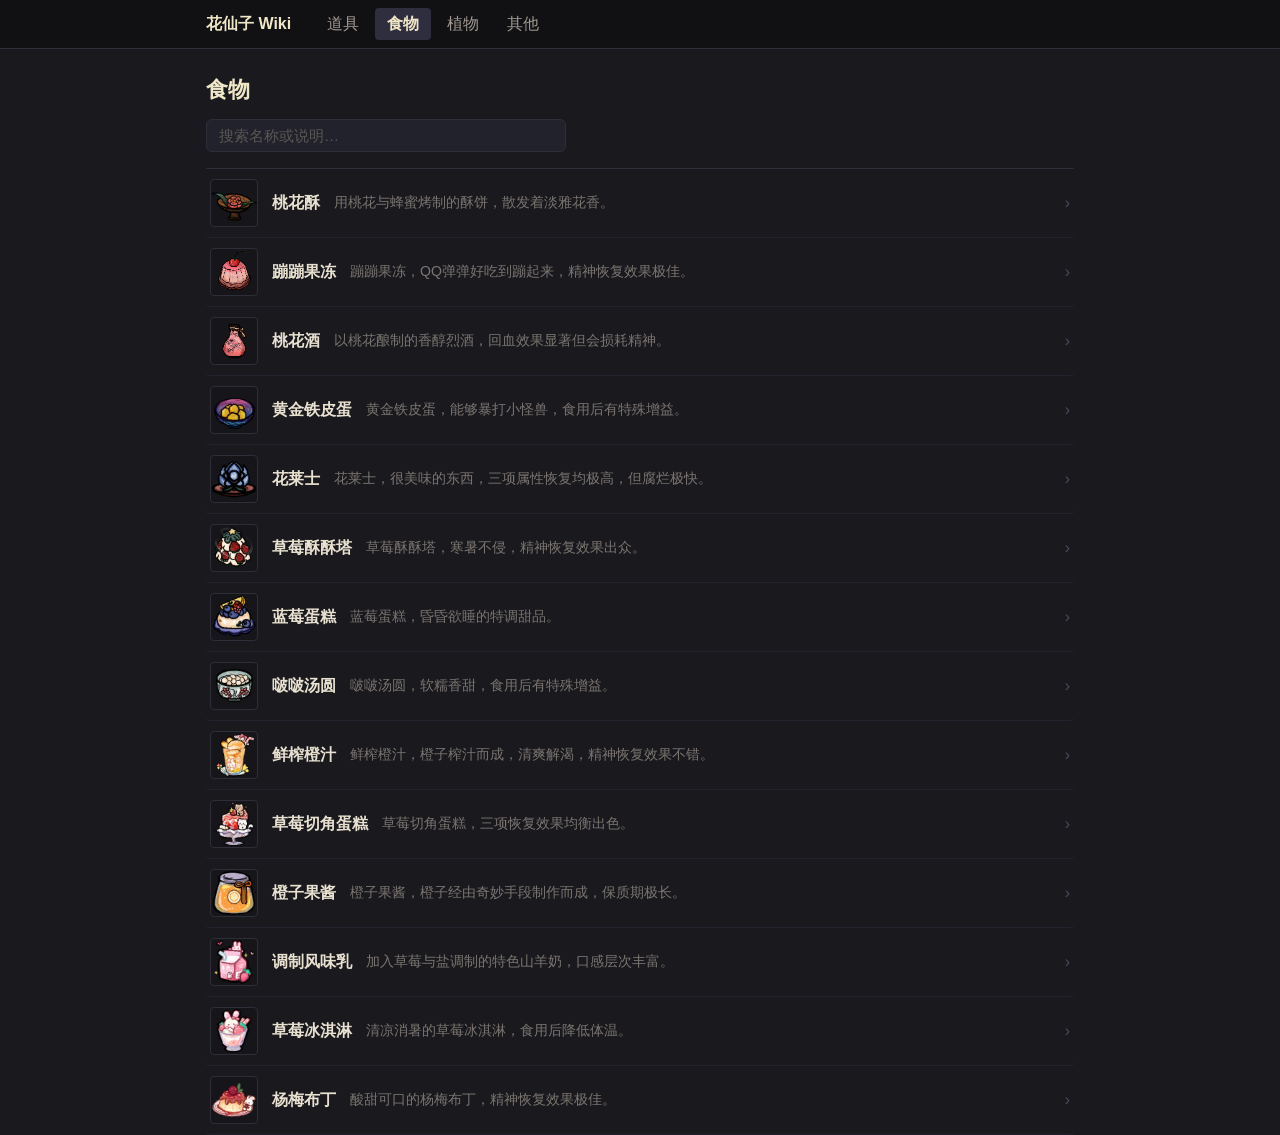
==== food/index.html @ 9939522b "init: add wiki site" ====
<!DOCTYPE html>
<html lang="zh-CN">
<head>
  <meta charset="UTF-8">
  <meta name="viewport" content="width=device-width, initial-scale=1.0">
  <meta name="wiki-depth" content="1">
  <title>食物 — 花仙子 Wiki</title>
  <link rel="stylesheet" href="../assets/css/style.css">
</head>
<body>
  <nav id="main-nav"></nav>
  <div class="container" id="list-container"></div>
  <script src="../data/food.js"></script>
  <script src="../assets/js/common.js"></script>
  <script>initListPage(FOOD_DATA, 'food')</script>
</body>
</html>
---- assets/css/style.css ----
/* ============================================================
   Wiki 全局样式 — 花仙子 (yuyuan_juese) DST Mod Wiki
   深色系，贴近 DST 暗色调
   ============================================================ */

/* ── Reset & Base ─────────────────────────────────────────── */
*, *::before, *::after {
  box-sizing: border-box;
  margin: 0;
  padding: 0;
}

body {
  background: #1a1a1e;
  color: #d4cfc8;
  font-family: -apple-system, BlinkMacSystemFont, "Segoe UI", sans-serif;
  line-height: 1.5;
}

a {
  color: inherit;
  text-decoration: none;
}

/* ── Layout ────────────────────────────────────────────────── */
.container {
  max-width: 900px;
  margin: 0 auto;
  padding: 0 16px;
}

/* ── 导航栏 ────────────────────────────────────────────────── */
#main-nav {
  position: sticky;
  top: 0;
  z-index: 100;
  background: #111114;
  border-bottom: 1px solid #2e2e38;
}

.nav-inner {
  display: flex;
  align-items: center;
  height: 48px;
  gap: 24px;
  max-width: 900px;
  margin: 0 auto;
  padding: 0 16px;
}

.nav-brand {
  font-weight: 700;
  color: #f0e6c8;
}

.nav-links {
  display: flex;
  align-items: center;
  gap: 4px;
}

.nav-links a {
  padding: 4px 12px;
  border-radius: 4px;
  color: #a09890;
  transition: background 0.15s, color 0.15s;
}

.nav-links a:hover {
  background: #2a2a34;
}

.nav-links a.active {
  background: #2e2e3e;
  color: #f0e6c8;
  font-weight: 600;
}

/* ── 首页 ──────────────────────────────────────────────────── */
.home-hero {
  text-align: center;
  padding: 56px 16px 32px;
}

.home-hero h1 {
  font-size: 2rem;
  color: #f0e6c8;
  margin-bottom: 12px;
}

.home-hero p {
  color: #8a8480;
}

.category-cards {
  display: flex;
  gap: 16px;
  justify-content: center;
  flex-wrap: wrap;
  padding: 32px 16px;
}

.category-card {
  background: #22222c;
  border: 1px solid #2e2e38;
  border-radius: 8px;
  padding: 32px 40px;
  min-width: 160px;
  cursor: pointer;
  text-align: center;
  transition: background 0.15s, border-color 0.15s;
}

.category-card:hover {
  background: #2a2a38;
  border-color: #4a4a5e;
}

.category-card .card-label {
  font-size: 1.1rem;
  font-weight: 600;
  color: #f0e6c8;
  margin-top: 10px;
}

.home-footer {
  text-align: center;
  padding: 32px 16px;
  color: #5a5654;
  font-size: 0.85rem;
  border-top: 1px solid #2e2e38;
  margin-top: 32px;
}

/* ── 列表页 ────────────────────────────────────────────────── */
.list-header {
  padding: 24px 0 16px;
}

.list-header h2 {
  font-size: 1.4rem;
  color: #f0e6c8;
  margin-bottom: 12px;
}

.search-box {
  width: 100%;
  max-width: 360px;
  background: #22222c;
  border: 1px solid #2e2e38;
  border-radius: 6px;
  padding: 7px 12px;
  color: #d4cfc8;
  font-size: 0.95rem;
  outline: none;
  transition: border-color 0.15s;
}

.search-box:focus {
  border-color: #5a5a7a;
}

.search-box::placeholder {
  color: #5a5654;
}

.item-list {
  border-top: 1px solid #2e2e38;
}

.item-row {
  display: flex;
  align-items: center;
  gap: 14px;
  padding: 10px 4px;
  border-bottom: 1px solid #22222c;
  cursor: pointer;
  border-radius: 4px;
  transition: background 0.12s;
}

.item-row:hover {
  background: #22222c;
}

.item-row .row-icon {
  width: 48px;
  height: 48px;
  object-fit: contain;
  border-radius: 4px;
  border: 1px solid #2e2e38;
  background: #16161a;
  flex-shrink: 0;
}

.item-row .row-name {
  font-weight: 600;
  color: #e8e0d0;
  white-space: nowrap;
}

.item-row .row-desc {
  flex: 1;
  color: #7a7470;
  font-size: 0.88rem;
  overflow: hidden;
  text-overflow: ellipsis;
  white-space: nowrap;
}

.item-row .tag-skin {
  background: #3a2e50;
  color: #c0a0e8;
  font-size: 0.75rem;
  padding: 2px 7px;
  border-radius: 10px;
  white-space: nowrap;
  flex-shrink: 0;
}

.skin-tag {
  display: inline-block;
  font-size: 0.7rem;
  padding: 1px 6px;
  border-radius: 8px;
  margin-left: 6px;
  vertical-align: middle;
  font-weight: 600;
}
.skin-tag-free {
  background: #1a3a1a;
  color: #6dcc6d;
  border: 1px solid #3a6a3a;
}
.skin-tag-paid {
  background: #3a2a10;
  color: #e0a030;
  border: 1px solid #6a4a20;
}

.item-row .row-arrow {
  color: #4a4a5e;
  flex-shrink: 0;
}

.list-empty {
  text-align: center;
  padding: 48px 0;
  color: #5a5654;
}

/* ── 详情页 ────────────────────────────────────────────────── */
.detail-back {
  display: inline-block;
  margin: 20px 0 16px;
  color: #7a7470;
  font-size: 0.9rem;
  transition: color 0.15s;
}

.detail-back:hover {
  color: #d4cfc8;
}

.detail-header {
  display: flex;
  align-items: flex-start;
  gap: 16px;
  padding-bottom: 20px;
  border-bottom: 1px solid #2e2e38;
}

.detail-icon {
  width: 64px;
  height: 64px;
  object-fit: contain;
  border-radius: 6px;
  border: 1px solid #2e2e38;
  background: #16161a;
  flex-shrink: 0;
}

.detail-title h1 {
  font-size: 1.4rem;
  color: #f0e6c8;
  margin-bottom: 6px;
}

.detail-category {
  display: inline-block;
  background: #22222c;
  color: #8a8480;
  font-size: 0.8rem;
  padding: 2px 8px;
  border-radius: 10px;
}

.detail-section {
  padding: 16px 0;
  border-bottom: 1px solid #22222c;
}

.detail-section:last-child {
  border-bottom: none;
}

.section-label {
  font-size: 0.78rem;
  color: #5a5654;
  text-transform: uppercase;
  letter-spacing: 0.08em;
  margin-bottom: 6px;
}

.section-value {
  color: #c8c0b0;
  font-size: 0.95rem;
  line-height: 1.6;
}

.stats-grid {
  display: flex;
  gap: 24px;
  flex-wrap: wrap;
}

.stat-item {
  display: flex;
  flex-direction: column;
  gap: 2px;
}

.stat-label {
  font-size: 0.78rem;
  color: #5a5654;
}

.stat-value {
  font-size: 1.05rem;
  color: #c8c0b0;
  font-weight: 600;
}

.skin-list {
  display: flex;
  flex-direction: column;
  gap: 10px;
  margin-top: 4px;
}

.skin-item {
  display: flex;
  align-items: center;
  gap: 12px;
  background: #1e1e28;
  border-radius: 6px;
  padding: 8px 12px;
}

.skin-icon {
  width: 48px;
  height: 48px;
  object-fit: contain;
  border-radius: 4px;
  border: 1px solid #2e2e38;
  background: #16161a;
  flex-shrink: 0;
}

.skin-name {
  font-weight: 600;
  color: #d4cfc8;
  font-size: 0.9rem;
}

.skin-desc {
  color: #7a7470;
  font-size: 0.83rem;
}

.detail-error {
  text-align: center;
  padding: 64px 16px;
}

.detail-error p {
  color: #7a7470;
  margin-bottom: 16px;
}

.detail-error a {
  color: #8080b0;
  text-decoration: underline;
}

/* ── 人物展示区 ────────────────────────────────────────────── */
.hero-section {
  text-align: center;
  padding: 48px 16px 32px;
  background: linear-gradient(180deg, #16161a 0%, #1a1a1e 100%);
  border-bottom: 1px solid #2e2e38;
}

.hero-portrait {
  width: 280px;
  height: 560px;
  object-fit: cover;
  object-position: center 8%;
  border-radius: 16px;
  border: 2px solid #3a3a4e;
  background: #22222c;
  margin-bottom: 20px;
  display: block;
  margin-left: auto;
  margin-right: auto;
}

.hero-name {
  font-size: 1.8rem;
  font-weight: 700;
  color: #f0e6c8;
  margin-bottom: 6px;
}

.hero-subtitle {
  font-size: 0.95rem;
  color: #8a8480;
  margin-bottom: 24px;
}

.hero-stats {
  display: inline-flex;
  gap: 32px;
  background: #22222c;
  border: 1px solid #2e2e38;
  border-radius: 10px;
  padding: 12px 28px;
  margin-bottom: 20px;
}

.hero-stat {
  display: flex;
  flex-direction: column;
  align-items: center;
  gap: 2px;
}

.hstat-label {
  font-size: 0.78rem;
  color: #5a5654;
  text-transform: uppercase;
  letter-spacing: 0.06em;
}

.hstat-value {
  font-size: 1.2rem;
  font-weight: 700;
  color: #c8c0b0;
}

.hero-traits {
  display: inline-flex;
  flex-direction: column;
  gap: 6px;
  text-align: left;
  margin-top: 4px;
}

.hero-trait {
  font-size: 0.9rem;
  color: #a09890;
}

.hero-skins {
  margin-top: 16px;
  text-align: center;
}

.hero-skins-title {
  font-size: 0.8rem;
  color: #5a5654;
  text-transform: uppercase;
  letter-spacing: 0.1em;
  margin-bottom: 8px;
}

.hero-skin-list {
  display: inline-flex;
  flex-wrap: wrap;
  gap: 8px;
  justify-content: center;
}

.hero-skin-item {
  background: #1e1c2a;
  border: 1px solid #2e2c3a;
  border-radius: 8px;
  padding: 6px 12px;
}

.hero-skin-name {
  font-size: 0.9rem;
  color: #c8b8e8;
}

.section-title {
  font-size: 1rem;
  font-weight: 600;
  color: #5a5654;
  text-transform: uppercase;
  letter-spacing: 0.1em;
  padding: 28px 0 12px;
  border-bottom: 1px solid #2e2e38;
  margin-bottom: 0;
}

/* ── 响应式 ────────────────────────────────────────────────── */
@media (max-width: 400px) {
  .item-row .row-desc {
    display: none;
  }

  .category-cards {
    flex-direction: column;
    align-items: center;
  }

  .hero-portrait {
    width: 160px;
    height: 160px;
  }

  .hero-stats {
    gap: 20px;
    padding: 10px 16px;
  }
}
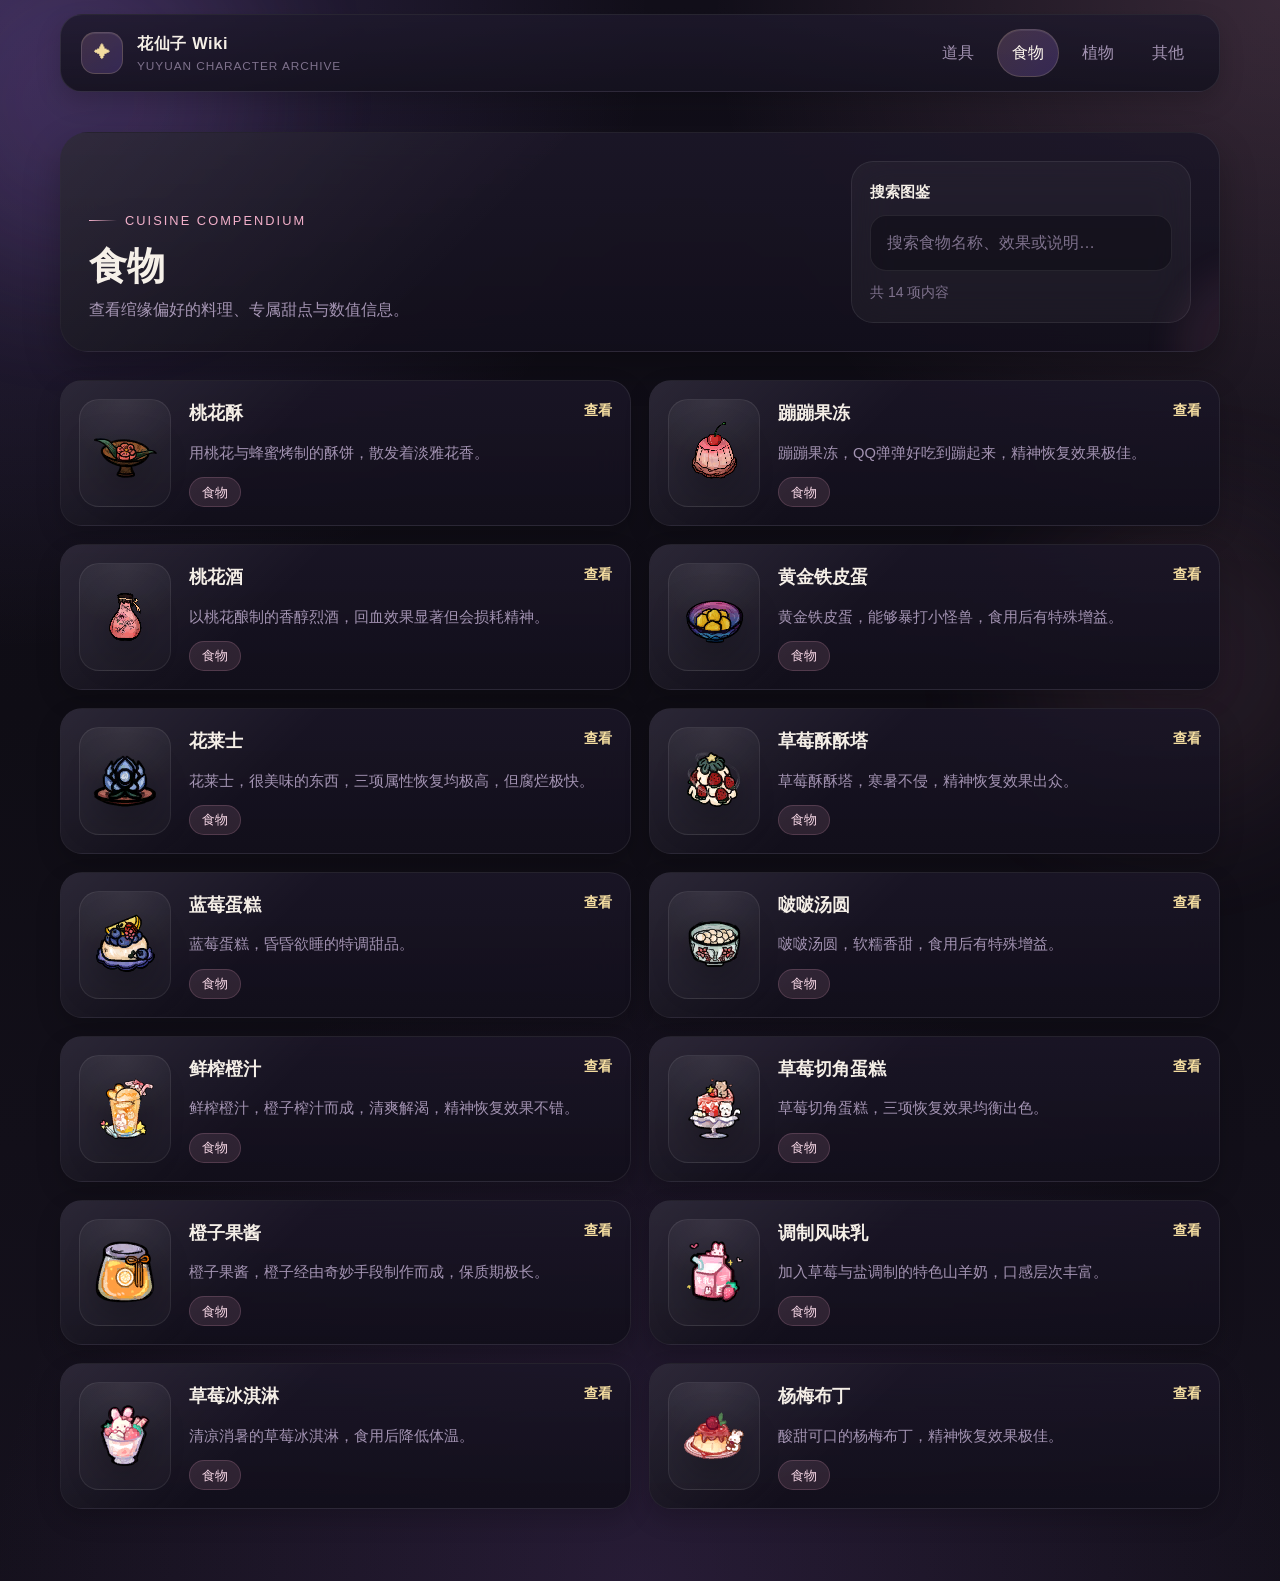
==== commit 84639d7d: "美观迭代" ====
--- a/food/index.html
+++ b/food/index.html
@@ -7,9 +7,9 @@
   <title>食物 — 花仙子 Wiki</title>
   <link rel="stylesheet" href="../assets/css/style.css">
 </head>
-<body>
+<body class="page-list page-food">
   <nav id="main-nav"></nav>
-  <div class="container" id="list-container"></div>
+  <main class="container" id="list-container"></main>
   <script src="../data/food.js"></script>
   <script src="../assets/js/common.js"></script>
   <script>initListPage(FOOD_DATA, 'food')</script>
--- a/assets/css/style.css
+++ b/assets/css/style.css
@@ -1,7 +1,40 @@
 /* ============================================================
    Wiki 全局样式 — 花仙子 (yuyuan_juese) DST Mod Wiki
-   深色系，贴近 DST 暗色调
+   梦幻暗夜图鉴风，适配静态托管
    ============================================================ */
+
+:root {
+  --bg: #110f17;
+  --bg-elevated: rgba(24, 20, 34, 0.86);
+  --bg-panel: rgba(31, 25, 45, 0.9);
+  --bg-panel-strong: rgba(37, 31, 54, 0.96);
+  --bg-soft: rgba(255, 255, 255, 0.04);
+  --text: #f5efe7;
+  --text-secondary: #cfc4d6;
+  --text-muted: #a393b2;
+  --text-dim: #7f728d;
+  --line: rgba(255, 255, 255, 0.08);
+  --line-strong: rgba(255, 255, 255, 0.14);
+  --gold: #f3dca0;
+  --gold-soft: #c8ab6b;
+  --pink: #f2adc8;
+  --pink-strong: #f48dbd;
+  --purple: #b8a2ff;
+  --purple-strong: #926bf4;
+  --green: #9de2ab;
+  --green-strong: #58bc77;
+  --blue: #9ecbff;
+  --danger: #ff9da7;
+  --shadow-lg: 0 24px 70px rgba(0, 0, 0, 0.42);
+  --shadow-md: 0 16px 36px rgba(0, 0, 0, 0.28);
+  --shadow-sm: 0 10px 24px rgba(0, 0, 0, 0.18);
+  --radius-xl: 28px;
+  --radius-lg: 22px;
+  --radius-md: 16px;
+  --radius-sm: 12px;
+  --max-width: 1160px;
+  --transition: 0.22s ease;
+}
 
 /* ── Reset & Base ─────────────────────────────────────────── */
 *, *::before, *::after {
@@ -10,11 +43,50 @@
   padding: 0;
 }
 
+html {
+  scroll-behavior: smooth;
+}
+
 body {
-  background: #1a1a1e;
-  color: #d4cfc8;
-  font-family: -apple-system, BlinkMacSystemFont, "Segoe UI", sans-serif;
-  line-height: 1.5;
+  min-height: 100vh;
+  position: relative;
+  overflow-x: hidden;
+  background:
+    radial-gradient(circle at top left, rgba(167, 128, 255, 0.20), transparent 32%),
+    radial-gradient(circle at top right, rgba(255, 176, 211, 0.16), transparent 28%),
+    radial-gradient(circle at bottom center, rgba(90, 58, 124, 0.26), transparent 38%),
+    linear-gradient(180deg, #120f1a 0%, #0f0d15 45%, #15111d 100%);
+  color: var(--text-secondary);
+  font-family: -apple-system, BlinkMacSystemFont, "Segoe UI", "PingFang SC", "Microsoft YaHei", sans-serif;
+  line-height: 1.65;
+}
+
+body::before,
+body::after {
+  content: "";
+  position: fixed;
+  inset: auto;
+  pointer-events: none;
+  z-index: -1;
+  border-radius: 999px;
+  filter: blur(70px);
+  opacity: 0.75;
+}
+
+body::before {
+  width: 360px;
+  height: 360px;
+  top: -80px;
+  left: -100px;
+  background: rgba(186, 130, 255, 0.18);
+}
+
+body::after {
+  width: 320px;
+  height: 320px;
+  right: -60px;
+  bottom: 80px;
+  background: rgba(255, 163, 202, 0.12);
 }
 
 a {
@@ -22,11 +94,56 @@
   text-decoration: none;
 }
 
+img {
+  display: block;
+  max-width: 100%;
+}
+
+button,
+input {
+  font: inherit;
+}
+
+::selection {
+  background: rgba(197, 150, 255, 0.28);
+  color: #fff7fb;
+}
+
 /* ── Layout ────────────────────────────────────────────────── */
 .container {
-  max-width: 900px;
+  width: min(var(--max-width), calc(100% - 32px));
   margin: 0 auto;
-  padding: 0 16px;
+}
+
+.page-shell {
+  padding: 40px 0 72px;
+}
+
+.page-shell-list,
+.page-shell-detail {
+  display: flex;
+  flex-direction: column;
+  gap: 28px;
+}
+
+.page-card,
+.page-banner,
+.item-card,
+.detail-header,
+.detail-card,
+.detail-section-card,
+.search-panel,
+.category-card,
+.hero-copy,
+.hero-visual,
+.hero-stats,
+.hero-traits,
+.hero-skins,
+.detail-back,
+.detail-error,
+.home-footer {
+  backdrop-filter: blur(18px);
+  -webkit-backdrop-filter: blur(18px);
 }
 
 /* ── 导航栏 ────────────────────────────────────────────────── */
@@ -34,504 +151,1029 @@
   position: sticky;
   top: 0;
   z-index: 100;
-  background: #111114;
-  border-bottom: 1px solid #2e2e38;
+  padding: 14px 16px 0;
 }
 
 .nav-inner {
+  width: min(var(--max-width), 100%);
+  min-height: 72px;
+  margin: 0 auto;
+  padding: 14px 20px;
   display: flex;
   align-items: center;
-  height: 48px;
-  gap: 24px;
-  max-width: 900px;
-  margin: 0 auto;
-  padding: 0 16px;
+  justify-content: space-between;
+  gap: 18px;
+  border: 1px solid var(--line);
+  border-radius: 22px;
+  background: linear-gradient(180deg, rgba(30, 25, 44, 0.82), rgba(21, 18, 31, 0.92));
+  box-shadow: var(--shadow-sm);
 }
 
 .nav-brand {
+  display: inline-flex;
+  align-items: center;
+  gap: 14px;
+  min-width: 0;
+}
+
+.nav-brand-mark {
+  width: 42px;
+  height: 42px;
+  display: grid;
+  place-items: center;
+  border-radius: 14px;
+  border: 1px solid rgba(243, 220, 160, 0.18);
+  background: linear-gradient(135deg, rgba(242, 173, 200, 0.16), rgba(146, 107, 244, 0.22));
+  color: var(--gold);
+  font-size: 1.05rem;
+  box-shadow: inset 0 1px 0 rgba(255, 255, 255, 0.08);
+}
+
+.nav-brand-copy {
+  display: flex;
+  flex-direction: column;
+  min-width: 0;
+}
+
+.nav-brand-title {
+  color: var(--text);
+  font-size: 1.02rem;
   font-weight: 700;
-  color: #f0e6c8;
+  letter-spacing: 0.04em;
+}
+
+.nav-brand-subtitle {
+  color: var(--text-dim);
+  font-size: 0.74rem;
+  letter-spacing: 0.08em;
+  text-transform: uppercase;
 }
 
 .nav-links {
   display: flex;
+  align-items: center;
+  justify-content: flex-end;
+  flex-wrap: wrap;
+  gap: 8px;
+}
+
+.nav-links a {
+  padding: 10px 14px;
+  border-radius: 999px;
+  color: var(--text-muted);
+  border: 1px solid transparent;
+  transition: transform var(--transition), background var(--transition), color var(--transition), border-color var(--transition), box-shadow var(--transition);
+}
+
+.nav-links a:hover,
+.nav-links a:focus-visible {
+  color: var(--text);
+  background: rgba(255, 255, 255, 0.05);
+  border-color: rgba(255, 255, 255, 0.08);
+  transform: translateY(-1px);
+  outline: none;
+}
+
+.nav-links a.active {
+  color: #fff9ef;
+  background: linear-gradient(135deg, rgba(242, 173, 200, 0.18), rgba(146, 107, 244, 0.24));
+  border-color: rgba(243, 220, 160, 0.16);
+  box-shadow: inset 0 1px 0 rgba(255, 255, 255, 0.08);
+}
+
+/* ── 首页 ──────────────────────────────────────────────────── */
+.home-shell {
+  padding: 28px 0 72px;
+}
+
+.hero-section {
+  padding: 26px 0 24px;
+}
+
+.hero-layout {
+  display: grid;
+  grid-template-columns: minmax(0, 1.15fr) minmax(300px, 420px);
+  gap: 28px;
+  align-items: stretch;
+}
+
+.hero-copy,
+.hero-visual {
+  position: relative;
+  overflow: hidden;
+  border: 1px solid var(--line);
+  border-radius: var(--radius-xl);
+  background: linear-gradient(180deg, rgba(29, 24, 42, 0.88), rgba(18, 15, 27, 0.96));
+  box-shadow: var(--shadow-md);
+}
+
+.hero-copy {
+  padding: 34px;
+}
+
+.hero-copy::before,
+.hero-visual::before,
+.page-banner::before,
+.detail-header::before,
+.detail-section-card::before,
+.category-card::before,
+.item-card::before,
+.detail-card::before {
+  content: "";
+  position: absolute;
+  inset: 0;
+  background: linear-gradient(135deg, rgba(255, 255, 255, 0.08), transparent 38%);
+  pointer-events: none;
+}
+
+.hero-kicker,
+.page-eyebrow,
+.section-kicker {
+  display: inline-flex;
+  align-items: center;
+  gap: 8px;
+  margin-bottom: 14px;
+  font-size: 0.8rem;
+  color: var(--pink);
+  letter-spacing: 0.16em;
+  text-transform: uppercase;
+}
+
+.hero-kicker::before,
+.page-eyebrow::before,
+.section-kicker::before {
+  content: "";
+  width: 28px;
+  height: 1px;
+  background: linear-gradient(90deg, var(--pink), transparent);
+}
+
+.hero-name {
+  font-size: clamp(2.4rem, 4vw, 4.4rem);
+  line-height: 1.05;
+  color: var(--text);
+  font-weight: 800;
+  letter-spacing: 0.02em;
+  margin-bottom: 12px;
+  text-shadow: 0 8px 26px rgba(0, 0, 0, 0.3);
+}
+
+.hero-subtitle {
+  max-width: 560px;
+  color: var(--text-secondary);
+  font-size: 1.02rem;
+  margin-bottom: 24px;
+}
+
+.hero-stats {
+  display: grid;
+  grid-template-columns: repeat(3, minmax(0, 1fr));
+  gap: 14px;
+  margin-bottom: 18px;
+  padding: 14px;
+  border: 1px solid var(--line);
+  border-radius: var(--radius-lg);
+  background: rgba(255, 255, 255, 0.03);
+}
+
+.hero-stat {
+  padding: 14px 10px;
+  border-radius: var(--radius-md);
+  background: rgba(255, 255, 255, 0.035);
+  border: 1px solid rgba(255, 255, 255, 0.05);
+  display: flex;
+  flex-direction: column;
   align-items: center;
   gap: 4px;
 }
 
-.nav-links a {
-  padding: 4px 12px;
-  border-radius: 4px;
-  color: #a09890;
-  transition: background 0.15s, color 0.15s;
-}
-
-.nav-links a:hover {
-  background: #2a2a34;
-}
-
-.nav-links a.active {
-  background: #2e2e3e;
-  color: #f0e6c8;
-  font-weight: 600;
-}
-
-/* ── 首页 ──────────────────────────────────────────────────── */
-.home-hero {
+.hstat-label {
+  font-size: 0.78rem;
+  color: var(--text-dim);
+  text-transform: uppercase;
+  letter-spacing: 0.12em;
+}
+
+.hstat-value {
+  font-size: 1.35rem;
+  font-weight: 800;
+  color: var(--gold);
+}
+
+.hero-traits,
+.hero-skins {
+  position: relative;
+  padding: 18px 20px;
+  border: 1px solid var(--line);
+  border-radius: var(--radius-lg);
+  background: rgba(255, 255, 255, 0.03);
+}
+
+.hero-traits {
+  display: grid;
+  gap: 10px;
+  margin-bottom: 18px;
+}
+
+.hero-trait {
+  display: flex;
+  align-items: flex-start;
+  gap: 10px;
+  color: var(--text-secondary);
+}
+
+.hero-trait::before {
+  content: "✦";
+  color: var(--pink);
+  flex-shrink: 0;
+  margin-top: 1px;
+}
+
+.hero-actions {
+  display: flex;
+  flex-wrap: wrap;
+  gap: 12px;
+  margin-top: 22px;
+}
+
+.hero-action,
+.detail-back {
+  display: inline-flex;
+  align-items: center;
+  justify-content: center;
+  gap: 10px;
+  padding: 12px 18px;
+  border-radius: 999px;
+  border: 1px solid var(--line);
+  transition: transform var(--transition), border-color var(--transition), background var(--transition), color var(--transition), box-shadow var(--transition);
+}
+
+.hero-action-primary {
+  color: #1d1526;
+  background: linear-gradient(135deg, var(--gold), #f7e9c2);
+  border-color: rgba(255, 248, 220, 0.4);
+  box-shadow: 0 12px 28px rgba(243, 220, 160, 0.22);
+}
+
+.hero-action-secondary,
+.detail-back {
+  color: var(--text);
+  background: rgba(255, 255, 255, 0.04);
+}
+
+.hero-action:hover,
+.hero-action:focus-visible,
+.detail-back:hover,
+.detail-back:focus-visible,
+.category-card:hover,
+.category-card:focus-visible,
+.item-card:hover,
+.item-card:focus-visible {
+  transform: translateY(-3px);
+  border-color: var(--line-strong);
+  box-shadow: var(--shadow-sm);
+  outline: none;
+}
+
+.hero-visual {
+  padding: 26px;
+  display: flex;
+  flex-direction: column;
+  justify-content: center;
+  gap: 18px;
+}
+
+.hero-portrait-frame {
+  position: relative;
+  overflow: hidden;
+  padding: 14px;
+  border-radius: calc(var(--radius-xl) - 6px);
+  border: 1px solid rgba(243, 220, 160, 0.12);
+  background:
+    radial-gradient(circle at top, rgba(244, 141, 189, 0.15), transparent 42%),
+    linear-gradient(180deg, rgba(255, 255, 255, 0.04), rgba(255, 255, 255, 0.02));
+}
+
+.hero-portrait-frame::after {
+  content: "";
+  position: absolute;
+  inset: 10% 16%;
+  border-radius: 999px;
+  background: radial-gradient(circle, rgba(244, 141, 189, 0.16), rgba(146, 107, 244, 0.04) 56%, transparent 72%);
+  filter: blur(18px);
+  pointer-events: none;
+}
+
+.hero-portrait {
+  width: min(100%, 360px);
+  height: 560px;
+  margin: 0 auto;
+  object-fit: cover;
+  object-position: center 8%;
+  border-radius: calc(var(--radius-xl) - 10px);
+  border: 1px solid rgba(255, 255, 255, 0.08);
+  background: rgba(255, 255, 255, 0.03);
+  position: relative;
+  z-index: 1;
+}
+
+.hero-skins-title {
+  margin-bottom: 12px;
+  color: var(--text-dim);
+  font-size: 0.78rem;
+  letter-spacing: 0.14em;
+  text-transform: uppercase;
+}
+
+.hero-skin-list {
+  display: flex;
+  flex-wrap: wrap;
+  gap: 10px;
+}
+
+.hero-skin-item {
+  padding: 10px 14px;
+  border-radius: 999px;
+  border: 1px solid rgba(255, 255, 255, 0.08);
+  background: rgba(255, 255, 255, 0.04);
+}
+
+.hero-skin-name {
+  color: #f3dff4;
+  font-size: 0.9rem;
+}
+
+.home-catalog {
+  padding-top: 18px;
+}
+
+.section-heading {
+  margin-bottom: 20px;
+}
+
+.section-title {
+  font-size: clamp(1.65rem, 2vw, 2.15rem);
+  color: var(--text);
+  font-weight: 750;
+}
+
+.section-subtitle {
+  margin-top: 8px;
+  color: var(--text-muted);
+  max-width: 680px;
+}
+
+.category-cards {
+  display: grid;
+  grid-template-columns: repeat(4, minmax(0, 1fr));
+  gap: 18px;
+}
+
+.category-card {
+  position: relative;
+  overflow: hidden;
+  min-height: 220px;
+  padding: 22px;
+  border: 1px solid var(--line);
+  border-radius: var(--radius-lg);
+  background: linear-gradient(180deg, rgba(31, 25, 45, 0.88), rgba(18, 15, 27, 0.96));
+  box-shadow: var(--shadow-sm);
+  display: flex;
+  flex-direction: column;
+  justify-content: space-between;
+  gap: 16px;
+}
+
+.category-card::after,
+.page-banner::after {
+  content: "";
+  position: absolute;
+  inset: auto -10% -35% auto;
+  width: 160px;
+  height: 160px;
+  border-radius: 999px;
+  filter: blur(18px);
+  opacity: 0.3;
+  pointer-events: none;
+}
+
+.category-items::after,
+.page-banner-items::after {
+  background: rgba(243, 220, 160, 0.28);
+}
+
+.category-food::after,
+.page-banner-food::after {
+  background: rgba(244, 141, 189, 0.28);
+}
+
+.category-plants::after,
+.page-banner-plants::after {
+  background: rgba(88, 188, 119, 0.28);
+}
+
+.category-materials::after,
+.page-banner-materials::after {
+  background: rgba(158, 203, 255, 0.28);
+}
+
+.card-eyebrow {
+  display: inline-flex;
+  width: fit-content;
+  padding: 6px 10px;
+  border-radius: 999px;
+  border: 1px solid rgba(255, 255, 255, 0.08);
+  color: var(--text-dim);
+  font-size: 0.74rem;
+  letter-spacing: 0.12em;
+  text-transform: uppercase;
+  background: rgba(255, 255, 255, 0.03);
+}
+
+.card-label {
+  color: var(--text);
+  font-size: 1.5rem;
+  font-weight: 760;
+}
+
+.card-desc {
+  color: var(--text-muted);
+  font-size: 0.95rem;
+}
+
+.card-cta {
+  color: var(--gold);
+  font-weight: 700;
+}
+
+.home-footer {
+  margin-top: 28px;
+  padding: 18px 22px;
+  border: 1px solid var(--line);
+  border-radius: var(--radius-lg);
+  background: rgba(255, 255, 255, 0.03);
+  color: var(--text-dim);
   text-align: center;
-  padding: 56px 16px 32px;
-}
-
-.home-hero h1 {
-  font-size: 2rem;
-  color: #f0e6c8;
-  margin-bottom: 12px;
-}
-
-.home-hero p {
-  color: #8a8480;
-}
-
-.category-cards {
-  display: flex;
-  gap: 16px;
-  justify-content: center;
-  flex-wrap: wrap;
-  padding: 32px 16px;
-}
-
-.category-card {
-  background: #22222c;
-  border: 1px solid #2e2e38;
-  border-radius: 8px;
-  padding: 32px 40px;
-  min-width: 160px;
-  cursor: pointer;
-  text-align: center;
-  transition: background 0.15s, border-color 0.15s;
-}
-
-.category-card:hover {
-  background: #2a2a38;
-  border-color: #4a4a5e;
-}
-
-.category-card .card-label {
-  font-size: 1.1rem;
-  font-weight: 600;
-  color: #f0e6c8;
-  margin-top: 10px;
-}
-
-.home-footer {
-  text-align: center;
-  padding: 32px 16px;
-  color: #5a5654;
-  font-size: 0.85rem;
-  border-top: 1px solid #2e2e38;
-  margin-top: 32px;
 }
 
 /* ── 列表页 ────────────────────────────────────────────────── */
-.list-header {
-  padding: 24px 0 16px;
-}
-
-.list-header h2 {
-  font-size: 1.4rem;
-  color: #f0e6c8;
-  margin-bottom: 12px;
+.page-banner {
+  position: relative;
+  overflow: hidden;
+  display: grid;
+  grid-template-columns: minmax(0, 1fr) minmax(280px, 340px);
+  gap: 24px;
+  align-items: end;
+  padding: 28px;
+  border: 1px solid var(--line);
+  border-radius: var(--radius-xl);
+  background: linear-gradient(180deg, rgba(28, 23, 40, 0.9), rgba(18, 15, 27, 0.96));
+  box-shadow: var(--shadow-md);
+}
+
+.page-title {
+  color: var(--text);
+  font-size: clamp(2rem, 3vw, 2.8rem);
+  line-height: 1.1;
+  margin-bottom: 10px;
+}
+
+.page-subtitle {
+  color: var(--text-muted);
+  max-width: 620px;
+}
+
+.search-panel {
+  display: flex;
+  flex-direction: column;
+  gap: 10px;
+  padding: 18px;
+  border: 1px solid var(--line);
+  border-radius: var(--radius-lg);
+  background: rgba(255, 255, 255, 0.04);
+}
+
+.search-label {
+  color: var(--text);
+  font-size: 0.92rem;
+  font-weight: 700;
 }
 
 .search-box {
   width: 100%;
-  max-width: 360px;
-  background: #22222c;
-  border: 1px solid #2e2e38;
-  border-radius: 6px;
-  padding: 7px 12px;
-  color: #d4cfc8;
-  font-size: 0.95rem;
+  padding: 14px 16px;
+  border: 1px solid rgba(255, 255, 255, 0.08);
+  border-radius: 16px;
+  background: rgba(10, 8, 16, 0.42);
+  color: var(--text);
+  transition: border-color var(--transition), box-shadow var(--transition), background var(--transition);
+}
+
+.search-box::placeholder {
+  color: var(--text-dim);
+}
+
+.search-box:focus {
   outline: none;
-  transition: border-color 0.15s;
-}
-
-.search-box:focus {
-  border-color: #5a5a7a;
-}
-
-.search-box::placeholder {
-  color: #5a5654;
-}
-
-.item-list {
-  border-top: 1px solid #2e2e38;
-}
-
-.item-row {
-  display: flex;
-  align-items: center;
-  gap: 14px;
-  padding: 10px 4px;
-  border-bottom: 1px solid #22222c;
-  cursor: pointer;
-  border-radius: 4px;
-  transition: background 0.12s;
-}
-
-.item-row:hover {
-  background: #22222c;
-}
-
-.item-row .row-icon {
-  width: 48px;
-  height: 48px;
-  object-fit: contain;
-  border-radius: 4px;
-  border: 1px solid #2e2e38;
-  background: #16161a;
-  flex-shrink: 0;
-}
-
-.item-row .row-name {
-  font-weight: 600;
-  color: #e8e0d0;
-  white-space: nowrap;
-}
-
-.item-row .row-desc {
-  flex: 1;
-  color: #7a7470;
+  border-color: rgba(242, 173, 200, 0.34);
+  background: rgba(14, 11, 21, 0.8);
+  box-shadow: 0 0 0 5px rgba(244, 141, 189, 0.08);
+}
+
+.search-result-count {
+  color: var(--text-dim);
   font-size: 0.88rem;
+}
+
+.item-grid {
+  display: grid;
+  grid-template-columns: repeat(2, minmax(0, 1fr));
+  gap: 18px;
+}
+
+.item-card {
+  position: relative;
   overflow: hidden;
-  text-overflow: ellipsis;
-  white-space: nowrap;
-}
-
-.item-row .tag-skin {
-  background: #3a2e50;
-  color: #c0a0e8;
-  font-size: 0.75rem;
-  padding: 2px 7px;
-  border-radius: 10px;
-  white-space: nowrap;
-  flex-shrink: 0;
-}
-
-.skin-tag {
-  display: inline-block;
-  font-size: 0.7rem;
-  padding: 1px 6px;
-  border-radius: 8px;
-  margin-left: 6px;
-  vertical-align: middle;
-  font-weight: 600;
-}
-.skin-tag-free {
-  background: #1a3a1a;
-  color: #6dcc6d;
-  border: 1px solid #3a6a3a;
-}
-.skin-tag-paid {
-  background: #3a2a10;
-  color: #e0a030;
-  border: 1px solid #6a4a20;
-}
-
-.item-row .row-arrow {
-  color: #4a4a5e;
-  flex-shrink: 0;
-}
-
-.list-empty {
-  text-align: center;
-  padding: 48px 0;
-  color: #5a5654;
-}
-
-/* ── 详情页 ────────────────────────────────────────────────── */
-.detail-back {
-  display: inline-block;
-  margin: 20px 0 16px;
-  color: #7a7470;
-  font-size: 0.9rem;
-  transition: color 0.15s;
-}
-
-.detail-back:hover {
-  color: #d4cfc8;
-}
-
-.detail-header {
-  display: flex;
-  align-items: flex-start;
-  gap: 16px;
-  padding-bottom: 20px;
-  border-bottom: 1px solid #2e2e38;
-}
-
-.detail-icon {
+  display: grid;
+  grid-template-columns: 92px minmax(0, 1fr);
+  gap: 18px;
+  padding: 18px;
+  border: 1px solid var(--line);
+  border-radius: var(--radius-lg);
+  background: linear-gradient(180deg, rgba(27, 22, 39, 0.88), rgba(18, 15, 27, 0.98));
+  box-shadow: var(--shadow-sm);
+}
+
+.item-card-media {
+  width: 92px;
+  min-height: 92px;
+  display: grid;
+  place-items: center;
+  padding: 12px;
+  border-radius: 20px;
+  border: 1px solid rgba(255, 255, 255, 0.08);
+  background:
+    radial-gradient(circle at top, rgba(255, 255, 255, 0.06), transparent 55%),
+    rgba(255, 255, 255, 0.03);
+}
+
+.item-card .row-icon {
   width: 64px;
   height: 64px;
   object-fit: contain;
-  border-radius: 6px;
-  border: 1px solid #2e2e38;
-  background: #16161a;
+  filter: drop-shadow(0 12px 18px rgba(0, 0, 0, 0.28));
+}
+
+.item-card-body {
+  min-width: 0;
+  display: flex;
+  flex-direction: column;
+  gap: 12px;
+}
+
+.item-card-top {
+  display: flex;
+  gap: 12px;
+  align-items: flex-start;
+  justify-content: space-between;
+}
+
+.row-name {
+  color: var(--text);
+  font-size: 1.12rem;
+  font-weight: 750;
+}
+
+.row-arrow {
   flex-shrink: 0;
+  color: var(--gold);
+  font-size: 0.9rem;
+  font-weight: 700;
+}
+
+.row-desc {
+  color: var(--text-muted);
+  font-size: 0.92rem;
+  display: -webkit-box;
+  -webkit-line-clamp: 2;
+  -webkit-box-orient: vertical;
+  overflow: hidden;
+}
+
+.item-meta {
+  display: flex;
+  flex-wrap: wrap;
+  gap: 8px;
+}
+
+.ui-badge,
+.detail-category,
+.skin-tag {
+  display: inline-flex;
+  align-items: center;
+  justify-content: center;
+  min-height: 30px;
+  padding: 0 12px;
+  border-radius: 999px;
+  border: 1px solid rgba(255, 255, 255, 0.08);
+  font-size: 0.8rem;
+  white-space: nowrap;
+}
+
+.ui-badge {
+  color: var(--text-secondary);
+  background: rgba(255, 255, 255, 0.04);
+}
+
+.ui-badge-accent {
+  color: #fff6dd;
+  background: rgba(243, 220, 160, 0.12);
+  border-color: rgba(243, 220, 160, 0.18);
+}
+
+.ui-badge-soft {
+  color: #f5d5e4;
+  background: rgba(242, 173, 200, 0.12);
+  border-color: rgba(242, 173, 200, 0.18);
+}
+
+.ui-badge-success,
+.skin-tag-free {
+  color: #dff8df;
+  background: rgba(88, 188, 119, 0.14);
+  border-color: rgba(88, 188, 119, 0.2);
+}
+
+.skin-tag-paid {
+  color: #fff4db;
+  background: rgba(243, 220, 160, 0.14);
+  border-color: rgba(243, 220, 160, 0.22);
+}
+
+.list-empty,
+.detail-error {
+  padding: 44px 24px;
+  border: 1px solid var(--line);
+  border-radius: var(--radius-lg);
+  background: linear-gradient(180deg, rgba(25, 20, 36, 0.92), rgba(17, 15, 24, 0.98));
+  text-align: center;
+  color: var(--text-muted);
+  box-shadow: var(--shadow-sm);
+}
+
+.list-empty strong,
+.detail-error strong {
+  display: block;
+  color: var(--text);
+  margin-bottom: 6px;
+  font-size: 1.05rem;
+}
+
+/* ── 详情页 ────────────────────────────────────────────────── */
+.detail-back-wrap {
+  display: flex;
+}
+
+.detail-header {
+  position: relative;
+  overflow: hidden;
+  display: grid;
+  grid-template-columns: 132px minmax(0, 1fr);
+  gap: 22px;
+  padding: 28px;
+  border: 1px solid var(--line);
+  border-radius: var(--radius-xl);
+  background: linear-gradient(180deg, rgba(29, 24, 42, 0.9), rgba(18, 15, 27, 0.98));
+  box-shadow: var(--shadow-md);
+}
+
+.detail-icon-wrap {
+  display: grid;
+  place-items: center;
+  min-height: 132px;
+  padding: 16px;
+  border-radius: 26px;
+  border: 1px solid rgba(255, 255, 255, 0.08);
+  background:
+    radial-gradient(circle at top, rgba(255, 255, 255, 0.06), transparent 52%),
+    rgba(255, 255, 255, 0.04);
+}
+
+.detail-icon {
+  width: 92px;
+  height: 92px;
+  object-fit: contain;
+  filter: drop-shadow(0 14px 20px rgba(0, 0, 0, 0.24));
+}
+
+.detail-title {
+  display: flex;
+  flex-direction: column;
+  justify-content: center;
+  gap: 12px;
 }
 
 .detail-title h1 {
-  font-size: 1.4rem;
-  color: #f0e6c8;
-  margin-bottom: 6px;
+  color: var(--text);
+  font-size: clamp(2rem, 3vw, 3rem);
+  line-height: 1.08;
+}
+
+.detail-meta {
+  display: flex;
+  flex-wrap: wrap;
+  gap: 10px;
 }
 
 .detail-category {
-  display: inline-block;
-  background: #22222c;
-  color: #8a8480;
-  font-size: 0.8rem;
-  padding: 2px 8px;
-  border-radius: 10px;
-}
-
-.detail-section {
-  padding: 16px 0;
-  border-bottom: 1px solid #22222c;
-}
-
-.detail-section:last-child {
-  border-bottom: none;
+  color: #fff7e9;
+  background: rgba(243, 220, 160, 0.12);
+  border-color: rgba(243, 220, 160, 0.2);
+}
+
+.detail-summary {
+  max-width: 720px;
+  color: var(--text-secondary);
+}
+
+.detail-content {
+  display: grid;
+  gap: 18px;
+}
+
+.detail-grid {
+  display: grid;
+  grid-template-columns: repeat(2, minmax(0, 1fr));
+  gap: 18px;
+}
+
+.detail-card,
+.detail-section-card {
+  position: relative;
+  overflow: hidden;
+  padding: 22px;
+  border: 1px solid var(--line);
+  border-radius: var(--radius-lg);
+  background: linear-gradient(180deg, rgba(27, 22, 39, 0.9), rgba(17, 15, 24, 0.98));
+  box-shadow: var(--shadow-sm);
+}
+
+.detail-section-card {
+  grid-column: 1 / -1;
 }
 
 .section-label {
+  margin-bottom: 10px;
+  color: var(--text-dim);
   font-size: 0.78rem;
-  color: #5a5654;
+  letter-spacing: 0.16em;
   text-transform: uppercase;
-  letter-spacing: 0.08em;
-  margin-bottom: 6px;
 }
 
 .section-value {
-  color: #c8c0b0;
-  font-size: 0.95rem;
-  line-height: 1.6;
+  color: var(--text-secondary);
+  white-space: pre-line;
 }
 
 .stats-grid {
-  display: flex;
-  gap: 24px;
-  flex-wrap: wrap;
+  display: grid;
+  grid-template-columns: repeat(4, minmax(0, 1fr));
+  gap: 14px;
 }
 
 .stat-item {
+  padding: 16px 14px;
+  border-radius: 18px;
+  border: 1px solid rgba(255, 255, 255, 0.08);
+  background: rgba(255, 255, 255, 0.04);
   display: flex;
   flex-direction: column;
-  gap: 2px;
+  gap: 4px;
 }
 
 .stat-label {
   font-size: 0.78rem;
-  color: #5a5654;
+  color: var(--text-dim);
+  letter-spacing: 0.08em;
+  text-transform: uppercase;
 }
 
 .stat-value {
-  font-size: 1.05rem;
-  color: #c8c0b0;
-  font-weight: 600;
+  color: var(--text);
+  font-size: 1.2rem;
+  font-weight: 800;
 }
 
 .skin-list {
+  display: grid;
+  grid-template-columns: repeat(auto-fit, minmax(220px, 1fr));
+  gap: 14px;
+}
+
+.skin-item {
+  display: flex;
+  gap: 14px;
+  align-items: center;
+  padding: 14px;
+  border-radius: 18px;
+  border: 1px solid rgba(255, 255, 255, 0.08);
+  background: rgba(255, 255, 255, 0.035);
+}
+
+.skin-icon-wrap {
+  width: 72px;
+  height: 72px;
+  display: grid;
+  place-items: center;
+  padding: 10px;
+  border-radius: 18px;
+  border: 1px solid rgba(255, 255, 255, 0.08);
+  background: rgba(255, 255, 255, 0.04);
+  flex-shrink: 0;
+}
+
+.skin-icon {
+  width: 52px;
+  height: 52px;
+  object-fit: contain;
+}
+
+.skin-info {
+  min-width: 0;
   display: flex;
   flex-direction: column;
-  gap: 10px;
-  margin-top: 4px;
-}
-
-.skin-item {
-  display: flex;
-  align-items: center;
-  gap: 12px;
-  background: #1e1e28;
-  border-radius: 6px;
-  padding: 8px 12px;
-}
-
-.skin-icon {
-  width: 48px;
-  height: 48px;
-  object-fit: contain;
-  border-radius: 4px;
-  border: 1px solid #2e2e38;
-  background: #16161a;
-  flex-shrink: 0;
-}
-
-.skin-name {
-  font-weight: 600;
-  color: #d4cfc8;
-  font-size: 0.9rem;
-}
-
-.skin-desc {
-  color: #7a7470;
-  font-size: 0.83rem;
-}
-
-.detail-error {
-  text-align: center;
-  padding: 64px 16px;
-}
-
-.detail-error p {
-  color: #7a7470;
-  margin-bottom: 16px;
-}
-
-.detail-error a {
-  color: #8080b0;
-  text-decoration: underline;
-}
-
-/* ── 人物展示区 ────────────────────────────────────────────── */
-.hero-section {
-  text-align: center;
-  padding: 48px 16px 32px;
-  background: linear-gradient(180deg, #16161a 0%, #1a1a1e 100%);
-  border-bottom: 1px solid #2e2e38;
-}
-
-.hero-portrait {
-  width: 280px;
-  height: 560px;
-  object-fit: cover;
-  object-position: center 8%;
-  border-radius: 16px;
-  border: 2px solid #3a3a4e;
-  background: #22222c;
-  margin-bottom: 20px;
-  display: block;
-  margin-left: auto;
-  margin-right: auto;
-}
-
-.hero-name {
-  font-size: 1.8rem;
-  font-weight: 700;
-  color: #f0e6c8;
-  margin-bottom: 6px;
-}
-
-.hero-subtitle {
-  font-size: 0.95rem;
-  color: #8a8480;
-  margin-bottom: 24px;
-}
-
-.hero-stats {
-  display: inline-flex;
-  gap: 32px;
-  background: #22222c;
-  border: 1px solid #2e2e38;
-  border-radius: 10px;
-  padding: 12px 28px;
-  margin-bottom: 20px;
-}
-
-.hero-stat {
-  display: flex;
-  flex-direction: column;
-  align-items: center;
-  gap: 2px;
-}
-
-.hstat-label {
-  font-size: 0.78rem;
-  color: #5a5654;
-  text-transform: uppercase;
-  letter-spacing: 0.06em;
-}
-
-.hstat-value {
-  font-size: 1.2rem;
-  font-weight: 700;
-  color: #c8c0b0;
-}
-
-.hero-traits {
-  display: inline-flex;
-  flex-direction: column;
-  gap: 6px;
-  text-align: left;
-  margin-top: 4px;
-}
-
-.hero-trait {
-  font-size: 0.9rem;
-  color: #a09890;
-}
-
-.hero-skins {
-  margin-top: 16px;
-  text-align: center;
-}
-
-.hero-skins-title {
-  font-size: 0.8rem;
-  color: #5a5654;
-  text-transform: uppercase;
-  letter-spacing: 0.1em;
-  margin-bottom: 8px;
-}
-
-.hero-skin-list {
-  display: inline-flex;
+  gap: 8px;
+}
+
+.skin-name-row {
+  display: flex;
   flex-wrap: wrap;
   gap: 8px;
-  justify-content: center;
-}
-
-.hero-skin-item {
-  background: #1e1c2a;
-  border: 1px solid #2e2c3a;
-  border-radius: 8px;
-  padding: 6px 12px;
-}
-
-.hero-skin-name {
-  font-size: 0.9rem;
-  color: #c8b8e8;
-}
-
-.section-title {
-  font-size: 1rem;
-  font-weight: 600;
-  color: #5a5654;
-  text-transform: uppercase;
-  letter-spacing: 0.1em;
-  padding: 28px 0 12px;
-  border-bottom: 1px solid #2e2e38;
-  margin-bottom: 0;
+  align-items: center;
+}
+
+.skin-name {
+  color: var(--text);
+  font-weight: 720;
+}
+
+.skin-desc {
+  color: var(--text-muted);
+  font-size: 0.88rem;
+}
+
+.detail-error p {
+  margin-bottom: 12px;
+}
+
+.detail-error a {
+  color: var(--gold);
+  text-decoration: underline;
 }
 
 /* ── 响应式 ────────────────────────────────────────────────── */
-@media (max-width: 400px) {
-  .item-row .row-desc {
-    display: none;
-  }
-
-  .category-cards {
+@media (max-width: 1080px) {
+  .hero-layout,
+  .page-banner {
+    grid-template-columns: 1fr;
+  }
+
+  .category-cards,
+  .item-grid,
+  .detail-grid {
+    grid-template-columns: repeat(2, minmax(0, 1fr));
+  }
+}
+
+@media (max-width: 820px) {
+  #main-nav {
+    padding-inline: 12px;
+  }
+
+  .nav-inner {
+    align-items: flex-start;
     flex-direction: column;
-    align-items: center;
+  }
+
+  .nav-links {
+    width: 100%;
+    justify-content: flex-start;
+  }
+
+  .hero-copy,
+  .hero-visual,
+  .page-banner,
+  .detail-header,
+  .detail-card,
+  .detail-section-card,
+  .category-card,
+  .item-card {
+    border-radius: 20px;
+  }
+
+  .hero-copy,
+  .hero-visual,
+  .page-banner,
+  .detail-header {
+    padding: 22px;
+  }
+
+  .hero-stats,
+  .category-cards,
+  .item-grid,
+  .detail-grid,
+  .stats-grid {
+    grid-template-columns: 1fr;
+  }
+
+  .detail-header,
+  .item-card {
+    grid-template-columns: 1fr;
+  }
+
+  .detail-icon-wrap,
+  .item-card-media {
+    width: 100%;
+  }
+
+  .detail-title h1 {
+    font-size: 2rem;
+  }
+}
+
+@media (max-width: 560px) {
+  .container {
+    width: min(var(--max-width), calc(100% - 24px));
+  }
+
+  .home-shell,
+  .page-shell {
+    padding-bottom: 56px;
+  }
+
+  .hero-section {
+    padding-top: 12px;
+  }
+
+  .hero-copy {
+    padding: 20px;
+  }
+
+  .hero-name {
+    font-size: 2rem;
+  }
+
+  .hero-subtitle,
+  .section-subtitle,
+  .page-subtitle,
+  .detail-summary {
+    font-size: 0.94rem;
+  }
+
+  .hero-actions {
+    flex-direction: column;
+  }
+
+  .hero-action,
+  .detail-back {
+    width: 100%;
   }
 
   .hero-portrait {
-    width: 160px;
-    height: 160px;
-  }
-
-  .hero-stats {
-    gap: 20px;
-    padding: 10px 16px;
-  }
-}
+    height: 420px;
+  }
+
+  .page-title {
+    font-size: 1.8rem;
+  }
+
+  .search-panel {
+    padding: 14px;
+  }
+
+  .detail-header {
+    gap: 16px;
+  }
+
+  .detail-icon {
+    width: 78px;
+    height: 78px;
+  }
+
+  .detail-section-card,
+  .detail-card {
+    padding: 18px;
+  }
+
+  .skin-item {
+    align-items: flex-start;
+  }
+}
+
+@media (prefers-reduced-motion: reduce) {
+  *, *::before, *::after {
+    scroll-behavior: auto !important;
+    animation: none !important;
+    transition: none !important;
+  }
+}
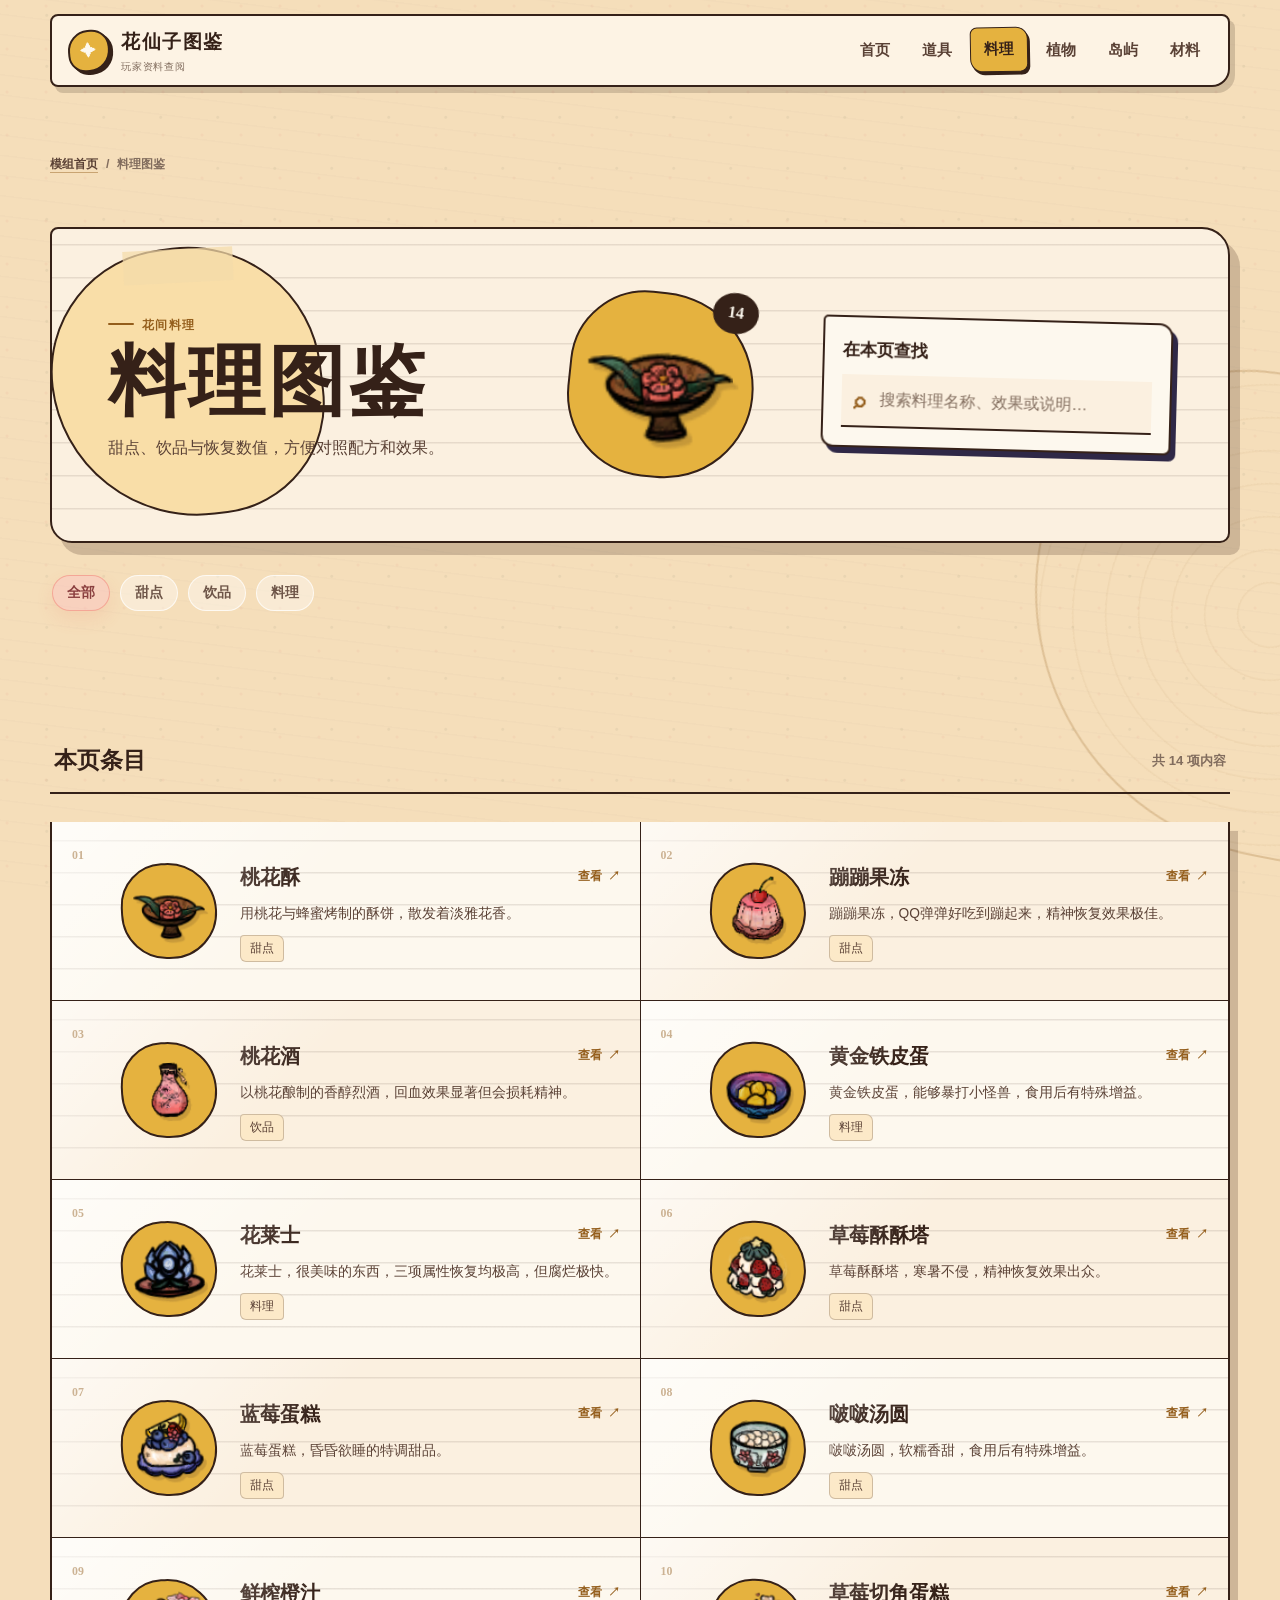
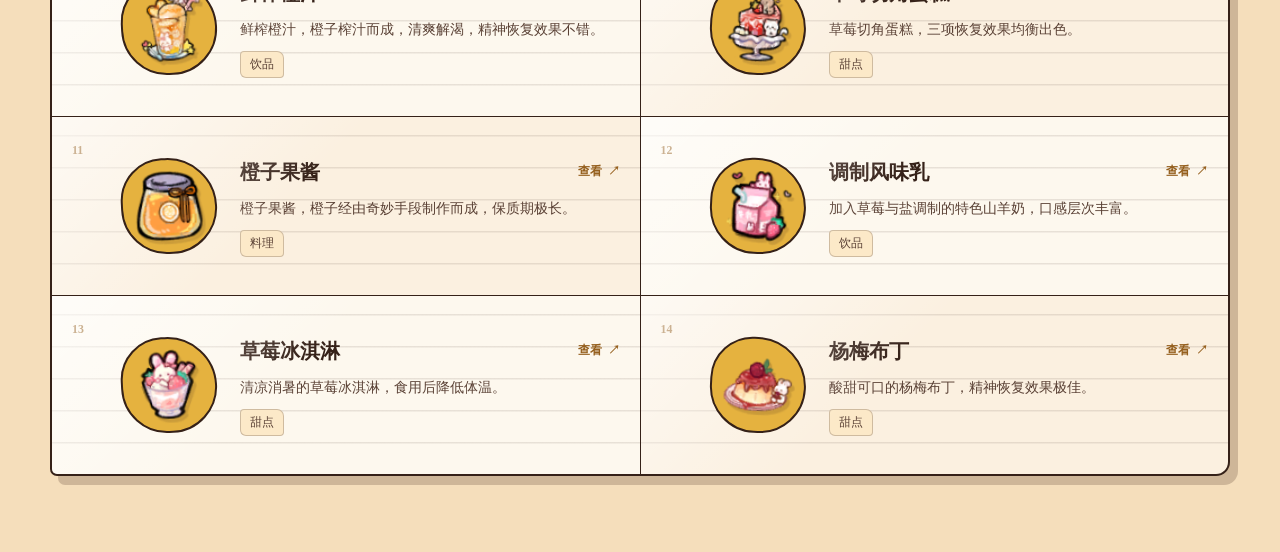
==== commit 9df128ac: "feat: 玩家向图鉴改版与分类筛选 将站点定位为资料馆查阅，弱化角色玩法叙事；统一中文玩家文案，细化条目分类，并支持列表筛选与详情信息层级优化。" ====
--- a/food/index.html
+++ b/food/index.html
@@ -4,7 +4,7 @@
   <meta charset="UTF-8">
   <meta name="viewport" content="width=device-width, initial-scale=1.0">
   <meta name="wiki-depth" content="1">
-  <title>食物 — 花仙子 Wiki</title>
+  <title>料理 — 花仙子图鉴</title>
   <link rel="stylesheet" href="../assets/css/style.css">
 </head>
 <body class="page-list page-food">
--- a/assets/css/style.css
+++ b/assets/css/style.css
@@ -1,43 +1,46 @@
+@import url("./archive.css");
 /* ============================================================
-   Wiki 全局样式 — 花仙子 (yuyuan_juese) DST Mod Wiki
-   梦幻暗夜图鉴风，适配静态托管
+   花仙子 Wiki 静态站视觉系统
+   轻量静态视觉与氛围动效
    ============================================================ */
 
 :root {
-  --bg: #110f17;
-  --bg-elevated: rgba(24, 20, 34, 0.86);
-  --bg-panel: rgba(31, 25, 45, 0.9);
-  --bg-panel-strong: rgba(37, 31, 54, 0.96);
-  --bg-soft: rgba(255, 255, 255, 0.04);
-  --text: #f5efe7;
-  --text-secondary: #cfc4d6;
-  --text-muted: #a393b2;
-  --text-dim: #7f728d;
-  --line: rgba(255, 255, 255, 0.08);
-  --line-strong: rgba(255, 255, 255, 0.14);
-  --gold: #f3dca0;
-  --gold-soft: #c8ab6b;
-  --pink: #f2adc8;
-  --pink-strong: #f48dbd;
-  --purple: #b8a2ff;
-  --purple-strong: #926bf4;
-  --green: #9de2ab;
-  --green-strong: #58bc77;
-  --blue: #9ecbff;
-  --danger: #ff9da7;
-  --shadow-lg: 0 24px 70px rgba(0, 0, 0, 0.42);
-  --shadow-md: 0 16px 36px rgba(0, 0, 0, 0.28);
-  --shadow-sm: 0 10px 24px rgba(0, 0, 0, 0.18);
-  --radius-xl: 28px;
-  --radius-lg: 22px;
-  --radius-md: 16px;
+  --paper: #fff8ec;
+  --paper-warm: #fff1dc;
+  --paper-soft: rgba(255, 250, 240, 0.84);
+  --ink: #3b2923;
+  --ink-soft: #6e5548;
+  --ink-muted: #927566;
+  --line: rgba(102, 73, 55, 0.16);
+  --line-strong: rgba(102, 73, 55, 0.28);
+  --peach: #ff9f8c;
+  --peach-strong: #ee6d5d;
+  --rose: #ffb8c8;
+  --honey: #f1bd62;
+  --leaf: #84b982;
+  --leaf-deep: #4f8b63;
+  --sky: #8ebed8;
+  --violet: #b9a1df;
+  --moon-night: #3c315f;
+  --moon-night-deep: #211a36;
+  --moon-haze: rgba(121, 105, 171, 0.2);
+  --moon-glow: rgba(255, 239, 188, 0.5);
+  --petal-shadow: rgba(92, 45, 74, 0.14);
+  --meteor-shadow: rgba(43, 30, 72, 0.16);
+  --shadow-lg: 0 34px 96px rgba(61, 39, 62, 0.23);
+  --shadow-md: 0 22px 58px rgba(72, 48, 58, 0.17);
+  --shadow-sm: 0 14px 32px rgba(72, 48, 58, 0.13);
+  --radius-xl: 34px;
+  --radius-lg: 24px;
+  --radius-md: 18px;
   --radius-sm: 12px;
-  --max-width: 1160px;
-  --transition: 0.22s ease;
-}
-
-/* ── Reset & Base ─────────────────────────────────────────── */
-*, *::before, *::after {
+  --max-width: 1180px;
+  --transition: 0.24s ease;
+}
+
+*,
+*::before,
+*::after {
   box-sizing: border-box;
   margin: 0;
   padding: 0;
@@ -51,42 +54,73 @@
   min-height: 100vh;
   position: relative;
   overflow-x: hidden;
-  background:
-    radial-gradient(circle at top left, rgba(167, 128, 255, 0.20), transparent 32%),
-    radial-gradient(circle at top right, rgba(255, 176, 211, 0.16), transparent 28%),
-    radial-gradient(circle at bottom center, rgba(90, 58, 124, 0.26), transparent 38%),
-    linear-gradient(180deg, #120f1a 0%, #0f0d15 45%, #15111d 100%);
-  color: var(--text-secondary);
-  font-family: -apple-system, BlinkMacSystemFont, "Segoe UI", "PingFang SC", "Microsoft YaHei", sans-serif;
-  line-height: 1.65;
+  background: radial-gradient(
+      ellipse at 50% -18%,
+      rgba(60, 49, 95, 0.5),
+      rgba(60, 49, 95, 0.16) 34%,
+      transparent 60%
+    ),
+    radial-gradient(
+      circle at 12% 6%,
+      rgba(255, 184, 200, 0.44),
+      transparent 28%
+    ),
+    radial-gradient(
+      circle at 88% 10%,
+      rgba(255, 239, 188, 0.34),
+      transparent 30%
+    ),
+    radial-gradient(
+      circle at 58% 34%,
+      rgba(132, 185, 130, 0.2),
+      transparent 30%
+    ),
+    linear-gradient(135deg, rgba(255, 255, 255, 0.28) 25%, transparent 25%) 0 0 /
+      34px 34px,
+    linear-gradient(180deg, #f5eafa 0%, #fff4e7 35%, #ffe9d6 68%, #f6efe2 100%);
+  color: var(--ink-soft);
+  font-family: "LXGW WenKai Screen", "HYWenHei", "Microsoft JhengHei",
+    "Noto Serif SC", "Songti SC", serif;
+  line-height: 1.68;
 }
 
 body::before,
 body::after {
   content: "";
   position: fixed;
-  inset: auto;
   pointer-events: none;
-  z-index: -1;
+  z-index: -2;
   border-radius: 999px;
-  filter: blur(70px);
-  opacity: 0.75;
+  filter: blur(16px);
 }
 
 body::before {
-  width: 360px;
-  height: 360px;
-  top: -80px;
-  left: -100px;
-  background: rgba(186, 130, 255, 0.18);
+  width: 560px;
+  height: 560px;
+  left: -210px;
+  top: 120px;
+  background: repeating-conic-gradient(
+      from 18deg,
+      rgba(255, 159, 140, 0.14) 0 9deg,
+      transparent 9deg 18deg
+    ),
+    radial-gradient(circle, rgba(255, 250, 239, 0.88), transparent 64%);
+  opacity: 0.9;
 }
 
 body::after {
-  width: 320px;
-  height: 320px;
-  right: -60px;
-  bottom: 80px;
-  background: rgba(255, 163, 202, 0.12);
+  width: 480px;
+  height: 480px;
+  right: -132px;
+  bottom: 64px;
+  background: radial-gradient(circle at 42% 36%, var(--moon-glow), transparent 31%),
+    repeating-conic-gradient(
+      from -24deg,
+      rgba(132, 185, 130, 0.13) 0 10deg,
+      transparent 10deg 20deg
+    ),
+    radial-gradient(circle, rgba(248, 242, 255, 0.78), transparent 62%);
+  opacity: 0.84;
 }
 
 a {
@@ -105,18 +139,17 @@
 }
 
 ::selection {
-  background: rgba(197, 150, 255, 0.28);
-  color: #fff7fb;
-}
-
-/* ── Layout ────────────────────────────────────────────────── */
+  background: rgba(238, 109, 93, 0.22);
+  color: var(--ink);
+}
+
 .container {
   width: min(var(--max-width), calc(100% - 32px));
   margin: 0 auto;
 }
 
 .page-shell {
-  padding: 40px 0 72px;
+  padding: 42px 0 76px;
 }
 
 .page-shell-list,
@@ -126,164 +159,700 @@
   gap: 28px;
 }
 
-.page-card,
+.cursor-trail-layer {
+  position: fixed;
+  inset: 0;
+  pointer-events: none;
+  z-index: 999;
+  overflow: hidden;
+}
+
+.cursor-trail-particle {
+  position: fixed;
+  left: 0;
+  top: 0;
+  color: rgba(238, 109, 93, 0.72);
+  text-shadow: 0 0 18px rgba(255, 159, 140, 0.32);
+  transform: translate(-50%, -50%);
+  animation: trailFloat 1s ease-out forwards;
+  will-change: transform, opacity;
+}
+
+.cursor-trail-particle.particle-snow {
+  color: rgba(142, 190, 216, 0.76);
+}
+
+.cursor-trail-particle.particle-soft {
+  color: rgba(132, 185, 130, 0.76);
+}
+
+.ambient-fall-layer {
+  position: fixed;
+  inset: -14vh 0 0;
+  pointer-events: none;
+  z-index: 6;
+  overflow: hidden;
+  contain: layout paint;
+  perspective: 900px;
+}
+
+.ambient-fall-piece {
+  position: absolute;
+  top: -14vh;
+  width: var(--fall-size, 16px);
+  height: calc(var(--fall-size, 16px) * 1.28);
+  opacity: 0;
+  transform-origin: 50% 55%;
+  transform-style: preserve-3d;
+  animation: ambientFall var(--fall-duration, 16s) cubic-bezier(0.34, 0.02, 0.64, 1) infinite;
+  animation-delay: var(--fall-delay, 0s);
+  will-change: transform, opacity;
+}
+
+.ambient-fall-petal-a,
+.ambient-fall-petal-b,
+.ambient-fall-petal-c,
+.ambient-fall-petal-d,
+.ambient-fall-petal-e,
+.ambient-fall-petal-long,
+.ambient-fall-petal-round,
+.ambient-fall-blossom,
+.ambient-fall-leaf {
+  overflow: hidden;
+  box-shadow: inset -3px -5px 10px rgba(118, 45, 50, 0.12),
+    inset 2px 3px 8px rgba(255, 255, 255, 0.24),
+    0 8px 22px var(--fall-glow, rgba(142, 75, 58, 0.16));
+  filter: saturate(var(--fall-saturation, 1.12)) blur(var(--fall-blur, 0px));
+}
+
+.ambient-fall-petal-a::before,
+.ambient-fall-petal-b::before,
+.ambient-fall-petal-c::before,
+.ambient-fall-petal-d::before,
+.ambient-fall-petal-e::before,
+.ambient-fall-petal-long::before,
+.ambient-fall-petal-round::before,
+.ambient-fall-leaf::before {
+  content: "";
+  position: absolute;
+  inset: 9% 44% 10% 44%;
+  border-radius: 999px;
+  background: linear-gradient(
+    to bottom,
+    transparent,
+    rgba(255, 255, 255, var(--petal-vein-opacity, 0.34)) 18%,
+    rgba(126, 54, 58, 0.18) 52%,
+    transparent
+  );
+  transform: rotate(8deg);
+  transform-origin: 50% 10%;
+}
+
+.ambient-fall-petal-a::after,
+.ambient-fall-petal-b::after,
+.ambient-fall-petal-c::after,
+.ambient-fall-petal-d::after,
+.ambient-fall-petal-e::after,
+.ambient-fall-petal-long::after,
+.ambient-fall-petal-round::after,
+.ambient-fall-leaf::after {
+  content: "";
+  position: absolute;
+  inset: 0;
+  border-radius: inherit;
+  background: radial-gradient(
+      circle at var(--petal-light-x, 46%) var(--petal-light-y, 24%),
+      rgba(255, 255, 255, 0.48),
+      transparent 22%
+    ),
+    linear-gradient(
+      115deg,
+      rgba(255, 255, 255, var(--petal-edge-opacity, 0.26)),
+      transparent 34%,
+      rgba(88, 32, 40, 0.12) 86%
+    );
+  mix-blend-mode: screen;
+}
+
+.ambient-fall-petal-a {
+  border-radius: 72% 18% 72% 24%;
+  background: radial-gradient(
+      circle at 32% 24%,
+      var(--fall-color-c, rgba(255, 255, 255, 0.72)),
+      transparent 30%
+    ),
+    linear-gradient(
+      135deg,
+      var(--fall-color-a, rgba(255, 188, 203, 0.92)),
+      var(--fall-color-b, rgba(238, 109, 93, 0.58))
+    );
+}
+
+.ambient-fall-petal-b {
+  border-radius: 18% 72% 22% 76%;
+  background: radial-gradient(
+      circle at 66% 28%,
+      var(--fall-color-c, rgba(255, 255, 255, 0.66)),
+      transparent 26%
+    ),
+    linear-gradient(
+      145deg,
+      var(--fall-color-b, rgba(255, 230, 191, 0.88)),
+      var(--fall-color-a, rgba(255, 159, 140, 0.58))
+    );
+}
+
+.ambient-fall-petal-c {
+  border-radius: 70% 30% 58% 42%;
+  background: radial-gradient(
+      circle at 42% 24%,
+      var(--fall-color-c, rgba(255, 255, 255, 0.62)),
+      transparent 27%
+    ),
+    linear-gradient(
+      155deg,
+      var(--fall-color-a, rgba(255, 178, 216, 0.82)),
+      var(--fall-color-b, rgba(185, 161, 223, 0.58))
+    );
+}
+
+.ambient-fall-petal-d {
+  height: calc(var(--fall-size, 16px) * 1.46);
+  border-radius: 84% 18% 66% 28%;
+  background: radial-gradient(
+      ellipse at 48% 18%,
+      var(--fall-color-c, rgba(255, 250, 244, 0.72)),
+      transparent 24%
+    ),
+    linear-gradient(
+      168deg,
+      var(--fall-color-a, rgba(255, 128, 172, 0.9)),
+      var(--fall-color-b, rgba(255, 202, 105, 0.62))
+    );
+}
+
+.ambient-fall-petal-e {
+  height: calc(var(--fall-size, 16px) * 1.12);
+  border-radius: 52% 72% 46% 78%;
+  clip-path: polygon(50% 0, 92% 34%, 72% 100%, 26% 94%, 4% 34%);
+  background: radial-gradient(
+      circle at 54% 28%,
+      var(--fall-color-c, rgba(255, 255, 255, 0.7)),
+      transparent 28%
+    ),
+    linear-gradient(
+      132deg,
+      var(--fall-color-a, rgba(255, 119, 160, 0.9)),
+      var(--fall-color-b, rgba(255, 207, 132, 0.62))
+    );
+}
+
+.ambient-fall-petal-long {
+  width: calc(var(--fall-size, 16px) * 0.72);
+  height: calc(var(--fall-size, 16px) * 1.82);
+  border-radius: 80% 18% 82% 20%;
+  background: linear-gradient(
+      100deg,
+      transparent 45%,
+      var(--fall-color-c, rgba(255, 255, 255, 0.54)) 48%,
+      transparent 57%
+    ),
+    linear-gradient(
+      155deg,
+      var(--fall-color-a, rgba(255, 144, 182, 0.92)),
+      var(--fall-color-b, rgba(255, 201, 119, 0.58))
+    );
+}
+
+.ambient-fall-petal-round {
+  height: var(--fall-size, 16px);
+  border-radius: 72% 42% 76% 42%;
+  background: radial-gradient(
+      circle at 38% 30%,
+      var(--fall-color-c, rgba(255, 255, 255, 0.7)),
+      transparent 31%
+    ),
+    linear-gradient(
+      135deg,
+      var(--fall-color-a, rgba(255, 184, 200, 0.9)),
+      var(--fall-color-b, rgba(241, 189, 98, 0.5))
+    );
+}
+
+.ambient-fall-blossom {
+  height: var(--fall-size, 16px);
+  border-radius: 999px;
+  background: radial-gradient(
+      circle at 50% 50%,
+      var(--fall-color-c, rgba(255, 252, 235, 0.9)) 0 18%,
+      transparent 19%
+    ),
+    radial-gradient(
+      circle at 50% 12%,
+      var(--fall-color-a, rgba(255, 137, 180, 0.88)) 0 22%,
+      transparent 23%
+    ),
+    radial-gradient(
+      circle at 86% 42%,
+      var(--fall-color-b, rgba(255, 201, 120, 0.76)) 0 24%,
+      transparent 25%
+    ),
+    radial-gradient(
+      circle at 64% 86%,
+      var(--fall-color-a, rgba(255, 137, 180, 0.84)) 0 24%,
+      transparent 25%
+    ),
+    radial-gradient(
+      circle at 18% 42%,
+      var(--fall-color-b, rgba(255, 201, 120, 0.72)) 0 24%,
+      transparent 25%
+    );
+}
+
+.ambient-fall-leaf {
+  border-radius: 76% 18% 76% 18%;
+  background: linear-gradient(
+      45deg,
+      transparent 47%,
+      var(--fall-color-c, rgba(255, 255, 255, 0.5)) 48%,
+      transparent 54%
+    ),
+    linear-gradient(
+      135deg,
+      var(--fall-color-a, rgba(132, 185, 130, 0.82)),
+      var(--fall-color-b, rgba(79, 139, 99, 0.52))
+    );
+}
+
+.ambient-fall-snow,
+.ambient-fall-star,
+.ambient-fall-dot {
+  display: grid;
+  place-items: center;
+  height: var(--fall-size, 16px);
+  color: var(--fall-color-a, rgba(255, 255, 255, 0.9));
+  font-family: Georgia, "Times New Roman", serif;
+  font-size: var(--fall-size, 16px);
+  line-height: 1;
+  text-shadow: 0 0 16px var(--fall-glow, rgba(142, 190, 216, 0.34));
+}
+
+.ambient-fall-snow {
+  font-weight: 700;
+  filter: drop-shadow(0 0 10px var(--fall-glow, rgba(142, 190, 216, 0.3)));
+}
+
+.ambient-theme-snow .ambient-fall-piece {
+  filter: drop-shadow(0 0 10px rgba(142, 190, 216, 0.22));
+}
+
+.ambient-fall-blossom::before {
+  content: "";
+  position: absolute;
+  inset: 34%;
+  border-radius: 999px;
+  background: var(--fall-color-c, rgba(255, 252, 235, 0.92));
+  box-shadow: 0 0 8px var(--fall-glow, rgba(255, 188, 203, 0.24));
+}
+
+.ambient-fall-blossom::after {
+  content: "";
+  position: absolute;
+  inset: 8%;
+  border-radius: 999px;
+  background: conic-gradient(
+    from 18deg,
+    transparent 0 12%,
+    rgba(255, 255, 255, 0.32) 13% 17%,
+    transparent 18% 32%,
+    rgba(122, 45, 58, 0.12) 33% 37%,
+    transparent 38% 100%
+  );
+}
+
+.ambient-theme-moon .ambient-fall-star,
+.ambient-theme-moon .ambient-fall-dot {
+  color: var(--fall-color-a, rgba(255, 238, 186, 0.92));
+  text-shadow: 0 0 18px var(--fall-glow, rgba(241, 189, 98, 0.34));
+}
+
+.ambient-fall-dot::before {
+  content: "";
+  width: 48%;
+  height: 48%;
+  border-radius: 999px;
+  background: currentColor;
+  box-shadow: 0 0 14px currentColor;
+}
+
+.shooting-star-layer {
+  position: fixed;
+  inset: 0;
+  pointer-events: none;
+  z-index: 7;
+  overflow: hidden;
+  contain: layout paint;
+}
+
+.shooting-star {
+  position: absolute;
+  width: var(--shoot-shadow-width, 300px);
+  height: var(--shoot-shadow-height, 16px);
+  opacity: 0;
+  border-radius: 999px;
+  background: radial-gradient(
+      ellipse at 84% 50%,
+      var(--shoot-shadow-core, rgba(43, 30, 72, 0.13)),
+      transparent 42%
+    ),
+    linear-gradient(
+      90deg,
+      transparent 0%,
+      transparent 20%,
+      var(--shoot-shadow, rgba(43, 30, 72, 0.08)) 58%,
+      transparent 100%
+    );
+  box-shadow: 0 0 18px var(--shoot-shadow, rgba(43, 30, 72, 0.1));
+  transform: translate3d(0, 0, 0) rotate(var(--shoot-angle, 16deg));
+  transform-origin: 100% 50%;
+  animation: shootingStarTravel var(--shoot-duration, 12s) ease-in-out infinite;
+  animation-delay: var(--shoot-delay, 0s);
+  will-change: transform, opacity;
+}
+
+.shooting-star::before {
+  content: "";
+  position: absolute;
+  right: -2px;
+  top: 50%;
+  z-index: 2;
+  width: 18px;
+  height: 18px;
+  background: radial-gradient(circle, #fff 0 14%, var(--shoot-core, rgba(255, 244, 196, 0.98)) 42%, transparent 68%),
+    linear-gradient(135deg, var(--shoot-accent, rgba(255, 145, 221, 0.84)), var(--shoot-core, rgba(255, 244, 196, 0.96)));
+  clip-path: polygon(50% 0, 61% 36%, 100% 50%, 61% 64%, 50% 100%, 39% 64%, 0 50%, 39% 36%);
+  filter: drop-shadow(0 0 8px var(--shoot-core, rgba(255, 244, 196, 0.82)))
+    drop-shadow(0 0 22px var(--shoot-haze, rgba(255, 229, 151, 0.38)));
+  transform: translate(50%, -50%) rotate(45deg);
+  animation: shootingStarTwinkle 0.9s ease-in-out infinite alternate;
+}
+
+.shooting-star::after {
+  content: "";
+  position: absolute;
+  right: 6px;
+  top: 50%;
+  z-index: 1;
+  width: var(--shoot-width, 230px);
+  height: 7px;
+  border-radius: 999px;
+  background: linear-gradient(
+      90deg,
+      transparent 0%,
+      var(--shoot-accent, rgba(255, 145, 221, 0.28)) 18%,
+      var(--shoot-haze, rgba(255, 229, 151, 0.24)) 46%,
+      var(--shoot-trail, rgba(151, 194, 255, 0.76)) 74%,
+      #fff 100%
+    ),
+    linear-gradient(90deg, transparent 0%, transparent 54%, rgba(255, 255, 255, 0.72) 100%);
+  clip-path: polygon(0 50%, 18% 36%, 72% 10%, 100% 42%, 100% 58%, 72% 90%, 18% 64%);
+  filter: drop-shadow(0 0 8px var(--shoot-haze, rgba(255, 229, 151, 0.3)));
+  transform: translateY(-50%);
+}
+
+@keyframes shootingStarTwinkle {
+  0% {
+    transform: translate(50%, -50%) rotate(45deg) scale(0.88);
+  }
+  100% {
+    transform: translate(50%, -50%) rotate(45deg) scale(1.12);
+  }
+}
+
+@keyframes shootingStarTravel {
+  0%,
+  68% {
+    opacity: 0;
+    transform: translate3d(0, 0, 0) rotate(var(--shoot-angle, 16deg))
+      scaleX(0.72);
+  }
+  73% {
+    opacity: var(--shoot-shadow-opacity, 0.9);
+  }
+  88% {
+    opacity: var(--shoot-shadow-opacity-soft, 0.68);
+  }
+  100% {
+    opacity: 0;
+    transform: translate3d(
+        var(--shoot-travel-x, 92vw),
+        var(--shoot-travel-y, 28vh),
+        0
+      )
+      rotate(var(--shoot-angle, 16deg)) scaleX(1.08);
+  }
+}
+@keyframes ambientFall {
+  0% {
+    opacity: 0;
+    transform: translate3d(0, -16vh, 0)
+      rotate(var(--fall-rotate-start, 0deg))
+      rotateX(var(--fall-flip-start, 0deg))
+      rotateY(var(--fall-tilt-start, 0deg)) scale(var(--fall-scale-start, 0.78));
+  }
+  9% {
+    opacity: var(--fall-opacity, 0.62);
+  }
+  22% {
+    transform: translate3d(var(--fall-drift-1, 18px), 18vh, 0)
+      rotate(var(--fall-rotate-1, 96deg))
+      rotateX(var(--fall-flip-1, 28deg)) rotateY(var(--fall-tilt-1, -24deg))
+      scale(var(--fall-scale-1, 0.92));
+  }
+  42% {
+    transform: translate3d(var(--fall-drift-2, -24px), 43vh, 0)
+      rotate(var(--fall-rotate-2, 188deg))
+      rotateX(var(--fall-flip-2, -34deg)) rotateY(var(--fall-tilt-2, 32deg))
+      scale(var(--fall-scale-2, 1));
+  }
+  64% {
+    transform: translate3d(var(--fall-drift-3, 36px), 71vh, 0)
+      rotate(var(--fall-rotate-3, 286deg))
+      rotateX(var(--fall-flip-3, 42deg)) rotateY(var(--fall-tilt-3, -18deg))
+      scale(var(--fall-scale-3, 0.96));
+  }
+  88% {
+    opacity: var(--fall-opacity, 0.62);
+  }
+  100% {
+    opacity: 0;
+    transform: translate3d(var(--fall-drift, 60px), 118vh, 0)
+      rotate(var(--fall-rotate-end, 420deg))
+      rotateX(var(--fall-flip-end, 0deg)) rotateY(var(--fall-tilt-end, 0deg))
+      scale(var(--fall-scale-end, 0.86));
+  }
+}
+
+@keyframes trailFloat {
+  0% {
+    opacity: 0.95;
+    transform: translate(-50%, -50%) scale(0.92) rotate(0deg);
+  }
+  100% {
+    opacity: 0;
+    transform: translate(
+        calc(-50% + var(--drift-x, 0px)),
+        calc(-50% + var(--drift-y, -30px))
+      )
+      scale(1.45) rotate(var(--particle-rotate, 0deg));
+  }
+}
+
+#main-nav {
+  position: sticky;
+  top: 0;
+  z-index: 100;
+  padding: 14px 16px 0;
+}
+
+.nav-inner {
+  width: min(var(--max-width), 100%);
+  min-height: 76px;
+  margin: 0 auto;
+  padding: 14px 18px;
+  display: flex;
+  align-items: center;
+  justify-content: space-between;
+  gap: 18px;
+  border: 1px solid rgba(255, 255, 255, 0.74);
+  border-radius: 28px;
+  background: linear-gradient(
+    135deg,
+    rgba(255, 252, 246, 0.8),
+    rgba(248, 241, 255, 0.68)
+  );
+  box-shadow: 0 18px 48px rgba(61, 39, 62, 0.14),
+    inset 0 1px 0 rgba(255, 255, 255, 0.62);
+  backdrop-filter: blur(22px);
+  -webkit-backdrop-filter: blur(22px);
+}
+
+.nav-brand {
+  display: inline-flex;
+  align-items: center;
+  gap: 14px;
+  min-width: 0;
+}
+
+.nav-brand-mark {
+  width: 46px;
+  height: 46px;
+  display: grid;
+  place-items: center;
+  border-radius: 17px;
+  color: #fffaf0;
+  background: radial-gradient(
+      circle at 35% 30%,
+      rgba(255, 255, 255, 0.7),
+      transparent 28%
+    ),
+    linear-gradient(135deg, var(--peach), var(--leaf));
+  box-shadow: inset 0 1px 0 rgba(255, 255, 255, 0.45),
+    0 12px 22px rgba(238, 109, 93, 0.18);
+}
+
+.nav-brand-copy {
+  display: flex;
+  flex-direction: column;
+  min-width: 0;
+}
+
+.nav-brand-title {
+  color: var(--ink);
+  font-family: "ZCOOL XiaoWei", "STKaiti", "KaiTi", serif;
+  font-size: 1.12rem;
+  font-weight: 800;
+  letter-spacing: 0.05em;
+}
+
+.nav-brand-subtitle {
+  color: var(--ink-muted);
+  font-size: 0.72rem;
+  letter-spacing: 0.13em;
+  text-transform: uppercase;
+}
+
+.nav-links {
+  display: flex;
+  align-items: center;
+  justify-content: flex-end;
+  flex-wrap: wrap;
+  gap: 8px;
+}
+
+.nav-links a {
+  padding: 10px 14px;
+  border-radius: 999px;
+  color: var(--ink-soft);
+  border: 1px solid transparent;
+  transition: transform var(--transition), background var(--transition),
+    color var(--transition), border-color var(--transition),
+    box-shadow var(--transition);
+}
+
+.nav-links a:hover,
+.nav-links a:focus-visible {
+  color: var(--ink);
+  background: rgba(255, 255, 255, 0.64);
+  border-color: var(--line);
+  transform: translateY(-1px);
+  outline: none;
+}
+
+.nav-links a.active {
+  color: #fffaf0;
+  background: linear-gradient(135deg, var(--peach-strong), var(--honey));
+  border-color: rgba(255, 255, 255, 0.5);
+  box-shadow: 0 10px 24px rgba(238, 109, 93, 0.18);
+}
+
+.home-shell {
+  padding: 28px 0 78px;
+}
+
+.hero-section {
+  padding: 28px 0 24px;
+}
+
+.hero-layout {
+  display: grid;
+  grid-template-columns: minmax(0, 1.08fr) minmax(320px, 440px);
+  gap: 28px;
+  align-items: stretch;
+}
+
+.hero-copy,
+.hero-visual,
+.showcase-card,
+.category-card,
+.feature-card,
+.deploy-panel,
+.home-footer,
 .page-banner,
 .item-card,
 .detail-header,
 .detail-card,
 .detail-section-card,
 .search-panel,
-.category-card,
-.hero-copy,
-.hero-visual,
-.hero-stats,
-.hero-traits,
-.hero-skins,
 .detail-back,
-.detail-error,
-.home-footer {
+.detail-error {
+  position: relative;
+  overflow: hidden;
+  border: 1px solid rgba(255, 255, 255, 0.72);
+  background: linear-gradient(
+    145deg,
+    rgba(255, 252, 246, 0.84),
+    rgba(255, 238, 229, 0.66) 58%,
+    rgba(244, 238, 255, 0.58)
+  );
+  box-shadow: var(--shadow-md), inset 0 1px 0 rgba(255, 255, 255, 0.58);
   backdrop-filter: blur(18px);
   -webkit-backdrop-filter: blur(18px);
 }
 
-/* ── 导航栏 ────────────────────────────────────────────────── */
-#main-nav {
-  position: sticky;
-  top: 0;
-  z-index: 100;
-  padding: 14px 16px 0;
-}
-
-.nav-inner {
-  width: min(var(--max-width), 100%);
-  min-height: 72px;
-  margin: 0 auto;
-  padding: 14px 20px;
-  display: flex;
-  align-items: center;
-  justify-content: space-between;
-  gap: 18px;
-  border: 1px solid var(--line);
-  border-radius: 22px;
-  background: linear-gradient(180deg, rgba(30, 25, 44, 0.82), rgba(21, 18, 31, 0.92));
-  box-shadow: var(--shadow-sm);
-}
-
-.nav-brand {
-  display: inline-flex;
-  align-items: center;
-  gap: 14px;
-  min-width: 0;
-}
-
-.nav-brand-mark {
-  width: 42px;
-  height: 42px;
-  display: grid;
-  place-items: center;
-  border-radius: 14px;
-  border: 1px solid rgba(243, 220, 160, 0.18);
-  background: linear-gradient(135deg, rgba(242, 173, 200, 0.16), rgba(146, 107, 244, 0.22));
-  color: var(--gold);
-  font-size: 1.05rem;
-  box-shadow: inset 0 1px 0 rgba(255, 255, 255, 0.08);
-}
-
-.nav-brand-copy {
-  display: flex;
-  flex-direction: column;
-  min-width: 0;
-}
-
-.nav-brand-title {
-  color: var(--text);
-  font-size: 1.02rem;
-  font-weight: 700;
-  letter-spacing: 0.04em;
-}
-
-.nav-brand-subtitle {
-  color: var(--text-dim);
-  font-size: 0.74rem;
-  letter-spacing: 0.08em;
-  text-transform: uppercase;
-}
-
-.nav-links {
-  display: flex;
-  align-items: center;
-  justify-content: flex-end;
-  flex-wrap: wrap;
-  gap: 8px;
-}
-
-.nav-links a {
-  padding: 10px 14px;
-  border-radius: 999px;
-  color: var(--text-muted);
-  border: 1px solid transparent;
-  transition: transform var(--transition), background var(--transition), color var(--transition), border-color var(--transition), box-shadow var(--transition);
-}
-
-.nav-links a:hover,
-.nav-links a:focus-visible {
-  color: var(--text);
-  background: rgba(255, 255, 255, 0.05);
-  border-color: rgba(255, 255, 255, 0.08);
-  transform: translateY(-1px);
-  outline: none;
-}
-
-.nav-links a.active {
-  color: #fff9ef;
-  background: linear-gradient(135deg, rgba(242, 173, 200, 0.18), rgba(146, 107, 244, 0.24));
-  border-color: rgba(243, 220, 160, 0.16);
-  box-shadow: inset 0 1px 0 rgba(255, 255, 255, 0.08);
-}
-
-/* ── 首页 ──────────────────────────────────────────────────── */
-.home-shell {
-  padding: 28px 0 72px;
-}
-
-.hero-section {
-  padding: 26px 0 24px;
-}
-
-.hero-layout {
-  display: grid;
-  grid-template-columns: minmax(0, 1.15fr) minmax(300px, 420px);
-  gap: 28px;
-  align-items: stretch;
-}
-
 .hero-copy,
 .hero-visual {
-  position: relative;
-  overflow: hidden;
-  border: 1px solid var(--line);
   border-radius: var(--radius-xl);
-  background: linear-gradient(180deg, rgba(29, 24, 42, 0.88), rgba(18, 15, 27, 0.96));
-  box-shadow: var(--shadow-md);
 }
 
 .hero-copy {
-  padding: 34px;
+  padding: 38px;
+  animation: riseIn 0.72s ease both;
 }
 
 .hero-copy::before,
 .hero-visual::before,
+.showcase-card::before,
+.category-card::before,
+.feature-card::before,
+.deploy-panel::before,
+.home-footer::before,
 .page-banner::before,
+.item-card::before,
 .detail-header::before,
-.detail-section-card::before,
-.category-card::before,
-.item-card::before,
-.detail-card::before {
+.detail-card::before,
+.detail-section-card::before {
   content: "";
   position: absolute;
   inset: 0;
-  background: linear-gradient(135deg, rgba(255, 255, 255, 0.08), transparent 38%);
   pointer-events: none;
+  background: linear-gradient(
+    135deg,
+    rgba(255, 255, 255, 0.64),
+    transparent 42%
+  );
+}
+
+.hero-copy::after {
+  content: "";
+  position: absolute;
+  right: -86px;
+  top: -104px;
+  width: 350px;
+  height: 350px;
+  pointer-events: none;
+  border-radius: 999px;
+  background: radial-gradient(
+      circle at 38% 36%,
+      rgba(255, 244, 202, 0.58),
+      transparent 23%
+    ),
+    radial-gradient(
+      circle,
+      rgba(255, 184, 200, 0.42),
+      rgba(121, 105, 171, 0.12) 54%,
+      transparent 74%
+    );
 }
 
 .hero-kicker,
@@ -291,11 +860,12 @@
 .section-kicker {
   display: inline-flex;
   align-items: center;
-  gap: 8px;
+  gap: 9px;
   margin-bottom: 14px;
-  font-size: 0.8rem;
-  color: var(--pink);
-  letter-spacing: 0.16em;
+  color: var(--peach-strong);
+  font-size: 0.78rem;
+  font-weight: 800;
+  letter-spacing: 0.15em;
   text-transform: uppercase;
 }
 
@@ -303,88 +873,121 @@
 .page-eyebrow::before,
 .section-kicker::before {
   content: "";
-  width: 28px;
-  height: 1px;
-  background: linear-gradient(90deg, var(--pink), transparent);
+  width: 30px;
+  height: 2px;
+  border-radius: 999px;
+  background: linear-gradient(
+    90deg,
+    var(--peach-strong),
+    rgba(238, 109, 93, 0)
+  );
+}
+
+.hero-badges {
+  display: flex;
+  flex-wrap: wrap;
+  gap: 10px;
+  margin-bottom: 16px;
+}
+
+.hero-badge {
+  display: inline-flex;
+  align-items: center;
+  min-height: 32px;
+  padding: 0 12px;
+  border-radius: 999px;
+  color: var(--ink);
+  font-size: 0.84rem;
+  border: 1px solid rgba(255, 255, 255, 0.78);
+  background: rgba(255, 255, 255, 0.5);
+  box-shadow: inset 0 1px 0 rgba(255, 255, 255, 0.72);
 }
 
 .hero-name {
-  font-size: clamp(2.4rem, 4vw, 4.4rem);
-  line-height: 1.05;
-  color: var(--text);
-  font-weight: 800;
-  letter-spacing: 0.02em;
-  margin-bottom: 12px;
-  text-shadow: 0 8px 26px rgba(0, 0, 0, 0.3);
+  max-width: 720px;
+  color: var(--ink);
+  font-family: "ZCOOL XiaoWei", "STKaiti", "KaiTi", serif;
+  font-size: clamp(3.4rem, 7vw, 6.8rem);
+  font-weight: 900;
+  letter-spacing: 0.04em;
+  line-height: 0.95;
+  margin: 8px 0 18px;
+  text-shadow: 0 14px 34px rgba(238, 109, 93, 0.14);
 }
 
 .hero-subtitle {
-  max-width: 560px;
-  color: var(--text-secondary);
-  font-size: 1.02rem;
+  max-width: 700px;
+  color: var(--ink-soft);
+  font-size: 1.08rem;
   margin-bottom: 24px;
 }
 
 .hero-stats {
   display: grid;
   grid-template-columns: repeat(3, minmax(0, 1fr));
-  gap: 14px;
+  gap: 12px;
   margin-bottom: 18px;
-  padding: 14px;
-  border: 1px solid var(--line);
+  padding: 12px;
   border-radius: var(--radius-lg);
-  background: rgba(255, 255, 255, 0.03);
+  border: 1px solid rgba(255, 255, 255, 0.72);
+  background: rgba(255, 255, 255, 0.34);
 }
 
 .hero-stat {
-  padding: 14px 10px;
+  padding: 15px 10px;
   border-radius: var(--radius-md);
-  background: rgba(255, 255, 255, 0.035);
-  border: 1px solid rgba(255, 255, 255, 0.05);
+  background: radial-gradient(
+      circle at top,
+      rgba(255, 255, 255, 0.7),
+      transparent 54%
+    ),
+    linear-gradient(
+      180deg,
+      rgba(255, 244, 224, 0.92),
+      rgba(255, 229, 204, 0.76)
+    );
+  border: 1px solid rgba(255, 255, 255, 0.82);
   display: flex;
   flex-direction: column;
   align-items: center;
-  gap: 4px;
-}
-
-.hstat-label {
-  font-size: 0.78rem;
-  color: var(--text-dim);
+  gap: 3px;
+}
+
+.hstat-label,
+.showcase-label {
+  color: var(--ink-muted);
+  font-size: 0.76rem;
+  font-weight: 800;
+  letter-spacing: 0.12em;
   text-transform: uppercase;
-  letter-spacing: 0.12em;
 }
 
 .hstat-value {
-  font-size: 1.35rem;
-  font-weight: 800;
-  color: var(--gold);
-}
-
-.hero-traits,
-.hero-skins {
-  position: relative;
+  color: var(--peach-strong);
+  font-size: 1.52rem;
+  font-weight: 900;
+}
+
+.hero-traits {
+  display: grid;
+  gap: 10px;
+  margin-bottom: 20px;
   padding: 18px 20px;
-  border: 1px solid var(--line);
   border-radius: var(--radius-lg);
-  background: rgba(255, 255, 255, 0.03);
-}
-
-.hero-traits {
-  display: grid;
-  gap: 10px;
-  margin-bottom: 18px;
+  background: rgba(255, 255, 255, 0.36);
+  border: 1px solid rgba(255, 255, 255, 0.68);
 }
 
 .hero-trait {
   display: flex;
   align-items: flex-start;
   gap: 10px;
-  color: var(--text-secondary);
+  color: var(--ink-soft);
 }
 
 .hero-trait::before {
   content: "✦";
-  color: var(--pink);
+  color: var(--leaf-deep);
   flex-shrink: 0;
   margin-top: 1px;
 }
@@ -393,7 +996,6 @@
   display: flex;
   flex-wrap: wrap;
   gap: 12px;
-  margin-top: 22px;
 }
 
 .hero-action,
@@ -405,20 +1007,23 @@
   padding: 12px 18px;
   border-radius: 999px;
   border: 1px solid var(--line);
-  transition: transform var(--transition), border-color var(--transition), background var(--transition), color var(--transition), box-shadow var(--transition);
+  transition: transform var(--transition), border-color var(--transition),
+    background var(--transition), color var(--transition),
+    box-shadow var(--transition);
 }
 
 .hero-action-primary {
-  color: #1d1526;
-  background: linear-gradient(135deg, var(--gold), #f7e9c2);
-  border-color: rgba(255, 248, 220, 0.4);
-  box-shadow: 0 12px 28px rgba(243, 220, 160, 0.22);
+  color: #fffaf0;
+  background: linear-gradient(135deg, var(--peach-strong), var(--honey));
+  border-color: rgba(255, 255, 255, 0.72);
+  box-shadow: 0 18px 34px rgba(238, 109, 93, 0.22);
+  font-weight: 800;
 }
 
 .hero-action-secondary,
 .detail-back {
-  color: var(--text);
-  background: rgba(255, 255, 255, 0.04);
+  color: var(--ink);
+  background: rgba(255, 255, 255, 0.48);
 }
 
 .hero-action:hover,
@@ -428,8 +1033,10 @@
 .category-card:hover,
 .category-card:focus-visible,
 .item-card:hover,
-.item-card:focus-visible {
-  transform: translateY(-3px);
+.item-card:focus-visible,
+.feature-card:hover,
+.feature-card:focus-visible {
+  transform: translateY(-4px);
   border-color: var(--line-strong);
   box-shadow: var(--shadow-sm);
   outline: none;
@@ -440,7 +1047,104 @@
   display: flex;
   flex-direction: column;
   justify-content: center;
-  gap: 18px;
+  gap: 16px;
+  background: radial-gradient(
+      circle at 52% 16%,
+      rgba(255, 241, 200, 0.42),
+      transparent 28%
+    ),
+    radial-gradient(
+      circle at 18% 72%,
+      rgba(132, 185, 130, 0.24),
+      transparent 36%
+    ),
+    radial-gradient(
+      ellipse at 82% 6%,
+      rgba(121, 105, 171, 0.18),
+      transparent 42%
+    ),
+    rgba(255, 250, 240, 0.74);
+  animation: riseIn 0.72s ease 0.12s both;
+}
+
+.hero-orbit {
+  position: absolute;
+  border-radius: 999px;
+  border: 1px solid rgba(102, 73, 55, 0.14);
+  pointer-events: none;
+}
+
+.hero-orbit-a {
+  width: 255px;
+  height: 255px;
+  top: 44px;
+  right: 58px;
+  border-color: rgba(255, 239, 188, 0.28);
+  box-shadow: 0 0 42px rgba(255, 239, 188, 0.14);
+  transform: rotate(12deg);
+}
+
+.hero-orbit-b {
+  width: 320px;
+  height: 320px;
+  top: 18px;
+  right: 20px;
+  border-color: rgba(121, 105, 171, 0.2);
+  transform: rotate(-8deg);
+}
+
+.hero-spark {
+  position: absolute;
+  z-index: 2;
+  color: var(--peach-strong);
+  text-shadow: 0 0 20px rgba(255, 239, 188, 0.38),
+    0 0 34px rgba(255, 159, 140, 0.18);
+  animation: heroSparkFloat 4.5s ease-in-out infinite;
+}
+
+.hero-spark-a {
+  top: 62px;
+  right: 78px;
+  font-size: 1.05rem;
+}
+
+.hero-spark-b {
+  top: 130px;
+  left: 32px;
+  color: var(--leaf-deep);
+  font-size: 1.18rem;
+  animation-delay: 0.6s;
+}
+
+.hero-spark-c {
+  bottom: 132px;
+  right: 42px;
+  color: var(--honey);
+  font-size: 1.25rem;
+  animation-delay: 1.2s;
+}
+
+@keyframes heroSparkFloat {
+  0%,
+  100% {
+    transform: translateY(0) scale(1);
+    opacity: 0.78;
+  }
+  50% {
+    transform: translateY(-9px) scale(1.08);
+    opacity: 1;
+  }
+}
+
+@keyframes riseIn {
+  from {
+    opacity: 0;
+    transform: translateY(18px);
+  }
+  to {
+    opacity: 1;
+    transform: translateY(0);
+  }
 }
 
 .hero-portrait-frame {
@@ -448,20 +1152,38 @@
   overflow: hidden;
   padding: 14px;
   border-radius: calc(var(--radius-xl) - 6px);
-  border: 1px solid rgba(243, 220, 160, 0.12);
-  background:
-    radial-gradient(circle at top, rgba(244, 141, 189, 0.15), transparent 42%),
-    linear-gradient(180deg, rgba(255, 255, 255, 0.04), rgba(255, 255, 255, 0.02));
+  border: 1px solid rgba(255, 255, 255, 0.8);
+  background: radial-gradient(
+      circle at 50% 10%,
+      rgba(255, 239, 188, 0.3),
+      transparent 38%
+    ),
+    radial-gradient(
+      circle at top,
+      rgba(255, 184, 200, 0.2),
+      transparent 45%
+    ),
+    radial-gradient(
+      circle at bottom,
+      rgba(132, 185, 130, 0.14),
+      transparent 42%
+    ),
+    rgba(255, 255, 255, 0.3);
 }
 
 .hero-portrait-frame::after {
   content: "";
   position: absolute;
-  inset: 10% 16%;
+  inset: 10% 12%;
+  pointer-events: none;
   border-radius: 999px;
-  background: radial-gradient(circle, rgba(244, 141, 189, 0.16), rgba(146, 107, 244, 0.04) 56%, transparent 72%);
+  background: radial-gradient(
+    circle,
+    rgba(255, 239, 188, 0.2),
+    rgba(255, 184, 200, 0.12) 48%,
+    transparent 72%
+  );
   filter: blur(18px);
-  pointer-events: none;
 }
 
 .hero-portrait {
@@ -471,16 +1193,26 @@
   object-fit: cover;
   object-position: center 8%;
   border-radius: calc(var(--radius-xl) - 10px);
-  border: 1px solid rgba(255, 255, 255, 0.08);
-  background: rgba(255, 255, 255, 0.03);
+  border: 1px solid rgba(255, 255, 255, 0.68);
+  background: rgba(255, 255, 255, 0.3);
   position: relative;
   z-index: 1;
+  box-shadow: 0 26px 52px rgba(94, 59, 41, 0.12);
+}
+
+.hero-skins {
+  position: relative;
+  padding: 18px 20px;
+  border: 1px solid rgba(255, 255, 255, 0.68);
+  border-radius: var(--radius-lg);
+  background: rgba(255, 255, 255, 0.38);
 }
 
 .hero-skins-title {
   margin-bottom: 12px;
-  color: var(--text-dim);
-  font-size: 0.78rem;
+  color: var(--ink-muted);
+  font-size: 0.76rem;
+  font-weight: 800;
   letter-spacing: 0.14em;
   text-transform: uppercase;
 }
@@ -492,35 +1224,71 @@
 }
 
 .hero-skin-item {
-  padding: 10px 14px;
+  padding: 9px 13px;
   border-radius: 999px;
-  border: 1px solid rgba(255, 255, 255, 0.08);
-  background: rgba(255, 255, 255, 0.04);
+  border: 1px solid rgba(255, 255, 255, 0.72);
+  background: rgba(255, 255, 255, 0.42);
 }
 
 .hero-skin-name {
-  color: #f3dff4;
+  color: var(--ink);
   font-size: 0.9rem;
-}
-
-.home-catalog {
-  padding-top: 18px;
+  font-weight: 700;
+}
+
+.showcase-strip {
+  display: grid;
+  grid-template-columns: 1.35fr repeat(3, 1fr);
+  gap: 16px;
+  margin: 8px 0 42px;
+}
+
+.showcase-card {
+  border-radius: var(--radius-lg);
+  padding: 20px;
+}
+
+.showcase-card strong {
+  display: block;
+  color: var(--ink);
+  font-size: clamp(2rem, 4vw, 3.4rem);
+  line-height: 1;
+  margin: 10px 0 8px;
+  font-weight: 900;
+}
+
+.showcase-card p {
+  color: var(--ink-soft);
+  font-size: 0.94rem;
+}
+
+.home-catalog,
+.feature-section {
+  padding-top: 26px;
 }
 
 .section-heading {
   margin-bottom: 20px;
 }
 
+.section-heading-split {
+  display: grid;
+  grid-template-columns: minmax(0, 0.85fr) minmax(280px, 0.9fr);
+  gap: 22px;
+  align-items: end;
+}
+
 .section-title {
-  font-size: clamp(1.65rem, 2vw, 2.15rem);
-  color: var(--text);
-  font-weight: 750;
+  color: var(--ink);
+  font-family: "ZCOOL XiaoWei", "STKaiti", "KaiTi", serif;
+  font-size: clamp(2rem, 3vw, 3.2rem);
+  line-height: 1.06;
+  font-weight: 900;
 }
 
 .section-subtitle {
-  margin-top: 8px;
-  color: var(--text-muted);
-  max-width: 680px;
+  color: var(--ink-soft);
+  max-width: 740px;
 }
 
 .category-cards {
@@ -530,51 +1298,66 @@
 }
 
 .category-card {
-  position: relative;
-  overflow: hidden;
-  min-height: 220px;
+  min-height: 258px;
   padding: 22px;
-  border: 1px solid var(--line);
   border-radius: var(--radius-lg);
-  background: linear-gradient(180deg, rgba(31, 25, 45, 0.88), rgba(18, 15, 27, 0.96));
-  box-shadow: var(--shadow-sm);
   display: flex;
   flex-direction: column;
   justify-content: space-between;
-  gap: 16px;
+  gap: 18px;
+  transition: transform var(--transition), border-color var(--transition),
+    box-shadow var(--transition);
 }
 
 .category-card::after,
 .page-banner::after {
   content: "";
   position: absolute;
-  inset: auto -10% -35% auto;
-  width: 160px;
-  height: 160px;
+  inset: auto -16% -32% auto;
+  width: 180px;
+  height: 180px;
   border-radius: 999px;
-  filter: blur(18px);
-  opacity: 0.3;
+  filter: blur(16px);
+  opacity: 0.38;
   pointer-events: none;
 }
 
 .category-items::after,
 .page-banner-items::after {
-  background: rgba(243, 220, 160, 0.28);
+  background: var(--honey);
 }
 
 .category-food::after,
 .page-banner-food::after {
-  background: rgba(244, 141, 189, 0.28);
+  background: var(--rose);
 }
 
 .category-plants::after,
 .page-banner-plants::after {
-  background: rgba(88, 188, 119, 0.28);
+  background: var(--leaf);
 }
 
 .category-materials::after,
 .page-banner-materials::after {
-  background: rgba(158, 203, 255, 0.28);
+  background: var(--sky);
+}
+
+.card-icon-row {
+  display: flex;
+  align-items: center;
+  justify-content: space-between;
+  gap: 14px;
+}
+
+.card-icon-row img {
+  width: 58px;
+  height: 58px;
+  object-fit: contain;
+  padding: 8px;
+  border-radius: 18px;
+  background: rgba(255, 255, 255, 0.48);
+  border: 1px solid rgba(255, 255, 255, 0.72);
+  filter: drop-shadow(0 10px 12px rgba(94, 59, 41, 0.12));
 }
 
 .card-eyebrow {
@@ -582,65 +1365,228 @@
   width: fit-content;
   padding: 6px 10px;
   border-radius: 999px;
-  border: 1px solid rgba(255, 255, 255, 0.08);
-  color: var(--text-dim);
-  font-size: 0.74rem;
+  border: 1px solid rgba(255, 255, 255, 0.72);
+  color: var(--ink-muted);
+  background: rgba(255, 255, 255, 0.42);
+  font-size: 0.72rem;
+  font-weight: 800;
+  letter-spacing: 0.13em;
+  text-transform: uppercase;
+}
+
+.card-label {
+  color: var(--ink);
+  font-size: 1.62rem;
+  font-weight: 900;
+}
+
+.card-desc {
+  color: var(--ink-soft);
+  font-size: 0.95rem;
+}
+
+.card-cta {
+  color: var(--peach-strong);
+  font-weight: 900;
+}
+
+.feature-grid {
+  display: grid;
+  grid-template-columns: 1.12fr 0.88fr;
+  grid-auto-rows: minmax(160px, auto);
+  gap: 18px;
+}
+
+.feature-card {
+  border-radius: var(--radius-lg);
+  padding: 18px;
+  display: grid;
+  grid-template-columns: 92px minmax(0, 1fr);
+  gap: 18px;
+  align-items: center;
+  transition: transform var(--transition), border-color var(--transition),
+    box-shadow var(--transition);
+}
+
+.feature-large {
+  grid-row: span 3;
+  grid-template-columns: 1fr;
+  align-content: end;
+  min-height: 472px;
+  background: radial-gradient(
+      circle at 70% 10%,
+      rgba(255, 184, 200, 0.26),
+      transparent 38%
+    ),
+    rgba(255, 250, 240, 0.76);
+}
+
+.feature-card img {
+  width: 92px;
+  height: 92px;
+  object-fit: contain;
+  padding: 12px;
+  border-radius: 24px;
+  background: rgba(255, 255, 255, 0.48);
+  border: 1px solid rgba(255, 255, 255, 0.72);
+  filter: drop-shadow(0 14px 18px rgba(94, 59, 41, 0.14));
+}
+
+.feature-large img {
+  width: min(260px, 70%);
+  height: auto;
+  justify-self: center;
+  padding: 24px;
+  border-radius: 34px;
+}
+
+.feature-card span {
+  color: var(--peach-strong);
+  font-size: 0.78rem;
+  font-weight: 900;
   letter-spacing: 0.12em;
   text-transform: uppercase;
-  background: rgba(255, 255, 255, 0.03);
-}
-
-.card-label {
-  color: var(--text);
-  font-size: 1.5rem;
-  font-weight: 760;
-}
-
-.card-desc {
-  color: var(--text-muted);
-  font-size: 0.95rem;
-}
-
-.card-cta {
-  color: var(--gold);
+}
+
+.feature-card h3 {
+  color: var(--ink);
+  font-size: 1.35rem;
+  line-height: 1.16;
+  margin: 5px 0;
+}
+
+.feature-card p {
+  color: var(--ink-soft);
+  font-size: 0.94rem;
+}
+
+.deploy-panel {
+  margin-top: 34px;
+  padding: 26px;
+  border-radius: var(--radius-xl);
+  display: grid;
+  grid-template-columns: minmax(0, 1fr) minmax(300px, 0.8fr);
+  gap: 24px;
+  align-items: center;
+  background: radial-gradient(
+      circle at 0 0,
+      rgba(132, 185, 130, 0.22),
+      transparent 34%
+    ),
+    rgba(255, 250, 240, 0.78);
+}
+
+.deploy-copy p {
+  color: var(--ink-soft);
+  margin-top: 12px;
+}
+
+.deploy-steps {
+  display: grid;
+  gap: 12px;
+}
+
+.deploy-steps div {
+  display: flex;
+  align-items: center;
+  gap: 12px;
+  padding: 14px;
+  border-radius: 18px;
+  color: var(--ink);
+  background: rgba(255, 255, 255, 0.48);
+  border: 1px solid rgba(255, 255, 255, 0.72);
+  font-weight: 800;
+}
+
+.deploy-steps span {
+  width: 38px;
+  height: 38px;
+  display: grid;
+  place-items: center;
+  flex-shrink: 0;
+  border-radius: 14px;
+  color: #fffaf0;
+  background: linear-gradient(135deg, var(--leaf-deep), var(--leaf));
+}
+
+.home-footer {
+  margin-top: 34px;
+  padding: 26px 24px 24px;
+  border-radius: var(--radius-xl);
+  color: var(--ink-muted);
+  text-align: center;
+}
+
+.home-footer-kicker {
+  color: var(--peach-strong);
+  font-size: 0.72rem;
+  font-weight: 900;
+  letter-spacing: 0.28em;
+  text-transform: uppercase;
+  margin-bottom: 10px;
+}
+
+.home-footer-title {
+  color: var(--ink);
+  font-family: "ZCOOL XiaoWei", "STKaiti", "KaiTi", serif;
+  font-size: clamp(1.4rem, 2vw, 1.9rem);
+  font-weight: 900;
+  margin-bottom: 16px;
+}
+
+.home-credit-list {
+  display: flex;
+  flex-wrap: wrap;
+  justify-content: center;
+  gap: 12px;
+}
+
+.home-credit-item {
+  display: inline-flex;
+  align-items: center;
+  gap: 10px;
+  padding: 10px 14px;
+  border-radius: 999px;
+  border: 1px solid rgba(255, 255, 255, 0.72);
+  background: rgba(255, 255, 255, 0.44);
+}
+
+.home-credit-role {
+  color: #fffaf0;
+  font-size: 0.84rem;
+  font-weight: 900;
+  letter-spacing: 0.1em;
+  padding: 5px 10px;
+  border-radius: 999px;
+  background: linear-gradient(135deg, var(--peach-strong), var(--honey));
+}
+
+.home-credit-name {
+  color: var(--ink-soft);
   font-weight: 700;
 }
 
-.home-footer {
-  margin-top: 28px;
-  padding: 18px 22px;
-  border: 1px solid var(--line);
-  border-radius: var(--radius-lg);
-  background: rgba(255, 255, 255, 0.03);
-  color: var(--text-dim);
-  text-align: center;
-}
-
-/* ── 列表页 ────────────────────────────────────────────────── */
 .page-banner {
-  position: relative;
-  overflow: hidden;
   display: grid;
   grid-template-columns: minmax(0, 1fr) minmax(280px, 340px);
   gap: 24px;
   align-items: end;
-  padding: 28px;
-  border: 1px solid var(--line);
+  padding: 30px;
   border-radius: var(--radius-xl);
-  background: linear-gradient(180deg, rgba(28, 23, 40, 0.9), rgba(18, 15, 27, 0.96));
-  box-shadow: var(--shadow-md);
 }
 
 .page-title {
-  color: var(--text);
-  font-size: clamp(2rem, 3vw, 2.8rem);
-  line-height: 1.1;
+  color: var(--ink);
+  font-family: "ZCOOL XiaoWei", "STKaiti", "KaiTi", serif;
+  font-size: clamp(2.2rem, 4vw, 3.2rem);
+  line-height: 1.05;
   margin-bottom: 10px;
+  font-weight: 900;
 }
 
 .page-subtitle {
-  color: var(--text-muted);
-  max-width: 620px;
+  color: var(--ink-soft);
+  max-width: 650px;
 }
 
 .search-panel {
@@ -648,41 +1594,84 @@
   flex-direction: column;
   gap: 10px;
   padding: 18px;
-  border: 1px solid var(--line);
   border-radius: var(--radius-lg);
-  background: rgba(255, 255, 255, 0.04);
+  background: rgba(255, 255, 255, 0.38);
 }
 
 .search-label {
-  color: var(--text);
+  color: var(--ink);
   font-size: 0.92rem;
-  font-weight: 700;
+  font-weight: 900;
 }
 
 .search-box {
   width: 100%;
   padding: 14px 16px;
-  border: 1px solid rgba(255, 255, 255, 0.08);
+  border: 1px solid var(--line);
   border-radius: 16px;
-  background: rgba(10, 8, 16, 0.42);
-  color: var(--text);
-  transition: border-color var(--transition), box-shadow var(--transition), background var(--transition);
+  background: rgba(255, 255, 255, 0.72);
+  color: var(--ink);
+  transition: border-color var(--transition), box-shadow var(--transition),
+    background var(--transition);
 }
 
 .search-box::placeholder {
-  color: var(--text-dim);
+  color: var(--ink-muted);
 }
 
 .search-box:focus {
   outline: none;
-  border-color: rgba(242, 173, 200, 0.34);
-  background: rgba(14, 11, 21, 0.8);
-  box-shadow: 0 0 0 5px rgba(244, 141, 189, 0.08);
+  border-color: rgba(238, 109, 93, 0.48);
+  background: rgba(255, 255, 255, 0.92);
+  box-shadow: 0 0 0 5px rgba(238, 109, 93, 0.1);
 }
 
 .search-result-count {
-  color: var(--text-dim);
+  color: var(--ink-muted);
   font-size: 0.88rem;
+}
+
+
+.category-filter {
+  display: flex;
+  flex-wrap: wrap;
+  gap: 10px;
+  margin: 0 0 8px;
+  padding: 4px 2px 10px;
+}
+
+.category-chip {
+  min-height: 36px;
+  padding: 0 14px;
+  border-radius: 999px;
+  border: 1px solid rgba(255, 255, 255, 0.72);
+  background: rgba(255, 255, 255, 0.38);
+  color: var(--ink-soft);
+  font: inherit;
+  font-size: 0.88rem;
+  font-weight: 700;
+  cursor: pointer;
+  transition: transform var(--transition), border-color var(--transition),
+    background var(--transition), box-shadow var(--transition),
+    color var(--transition);
+}
+
+.category-chip:hover {
+  transform: translateY(-1px);
+  border-color: rgba(238, 109, 93, 0.36);
+  background: rgba(255, 255, 255, 0.62);
+}
+
+.category-chip.is-active {
+  color: #8a3f3f;
+  border-color: rgba(238, 109, 93, 0.42);
+  background: rgba(255, 184, 200, 0.34);
+  box-shadow: 0 8px 18px rgba(238, 109, 93, 0.12);
+}
+
+.category-chip:focus-visible {
+  outline: 3px solid rgba(238, 109, 93, 0.35);
+  outline-offset: 2px;
 }
 
 .item-grid {
@@ -692,36 +1681,36 @@
 }
 
 .item-card {
-  position: relative;
-  overflow: hidden;
-  display: grid;
-  grid-template-columns: 92px minmax(0, 1fr);
+  display: grid;
+  grid-template-columns: 94px minmax(0, 1fr);
   gap: 18px;
   padding: 18px;
-  border: 1px solid var(--line);
   border-radius: var(--radius-lg);
-  background: linear-gradient(180deg, rgba(27, 22, 39, 0.88), rgba(18, 15, 27, 0.98));
-  box-shadow: var(--shadow-sm);
+  transition: transform var(--transition), border-color var(--transition),
+    box-shadow var(--transition);
 }
 
 .item-card-media {
-  width: 92px;
-  min-height: 92px;
+  width: 94px;
+  min-height: 94px;
   display: grid;
   place-items: center;
   padding: 12px;
-  border-radius: 20px;
-  border: 1px solid rgba(255, 255, 255, 0.08);
-  background:
-    radial-gradient(circle at top, rgba(255, 255, 255, 0.06), transparent 55%),
-    rgba(255, 255, 255, 0.03);
+  border-radius: 24px;
+  border: 1px solid rgba(255, 255, 255, 0.72);
+  background: radial-gradient(
+      circle at top,
+      rgba(255, 184, 200, 0.12),
+      transparent 55%
+    ),
+    rgba(255, 255, 255, 0.42);
 }
 
 .item-card .row-icon {
-  width: 64px;
-  height: 64px;
+  width: 66px;
+  height: 66px;
   object-fit: contain;
-  filter: drop-shadow(0 12px 18px rgba(0, 0, 0, 0.28));
+  filter: drop-shadow(0 12px 16px rgba(94, 59, 41, 0.16));
 }
 
 .item-card-body {
@@ -739,20 +1728,20 @@
 }
 
 .row-name {
-  color: var(--text);
-  font-size: 1.12rem;
-  font-weight: 750;
+  color: var(--ink);
+  font-size: 1.13rem;
+  font-weight: 900;
 }
 
 .row-arrow {
   flex-shrink: 0;
-  color: var(--gold);
+  color: var(--peach-strong);
   font-size: 0.9rem;
-  font-weight: 700;
+  font-weight: 900;
 }
 
 .row-desc {
-  color: var(--text-muted);
+  color: var(--ink-soft);
   font-size: 0.92rem;
   display: -webkit-box;
   -webkit-line-clamp: 2;
@@ -760,7 +1749,8 @@
   overflow: hidden;
 }
 
-.item-meta {
+.item-meta,
+.detail-meta {
   display: flex;
   flex-wrap: wrap;
   gap: 8px;
@@ -775,76 +1765,72 @@
   min-height: 30px;
   padding: 0 12px;
   border-radius: 999px;
-  border: 1px solid rgba(255, 255, 255, 0.08);
+  border: 1px solid rgba(255, 255, 255, 0.72);
   font-size: 0.8rem;
   white-space: nowrap;
 }
 
 .ui-badge {
-  color: var(--text-secondary);
-  background: rgba(255, 255, 255, 0.04);
-}
-
-.ui-badge-accent {
-  color: #fff6dd;
-  background: rgba(243, 220, 160, 0.12);
-  border-color: rgba(243, 220, 160, 0.18);
+  color: var(--ink-soft);
+  background: rgba(255, 255, 255, 0.38);
+}
+
+.ui-badge-accent,
+.skin-tag-paid,
+.detail-category {
+  color: #8a562c;
+  background: rgba(241, 189, 98, 0.2);
+  border-color: rgba(241, 189, 98, 0.34);
 }
 
 .ui-badge-soft {
-  color: #f5d5e4;
-  background: rgba(242, 173, 200, 0.12);
-  border-color: rgba(242, 173, 200, 0.18);
-}
-
-.ui-badge-success,
+  color: #9c4f55;
+  background: rgba(255, 184, 200, 0.2);
+  border-color: rgba(255, 184, 200, 0.34);
+}
+
 .skin-tag-free {
-  color: #dff8df;
-  background: rgba(88, 188, 119, 0.14);
-  border-color: rgba(88, 188, 119, 0.2);
-}
-
-.skin-tag-paid {
-  color: #fff4db;
-  background: rgba(243, 220, 160, 0.14);
-  border-color: rgba(243, 220, 160, 0.22);
+  color: #3f7b55;
+  background: rgba(132, 185, 130, 0.18);
+  border-color: rgba(132, 185, 130, 0.34);
 }
 
 .list-empty,
 .detail-error {
   padding: 44px 24px;
-  border: 1px solid var(--line);
   border-radius: var(--radius-lg);
-  background: linear-gradient(180deg, rgba(25, 20, 36, 0.92), rgba(17, 15, 24, 0.98));
   text-align: center;
-  color: var(--text-muted);
-  box-shadow: var(--shadow-sm);
+  color: var(--ink-soft);
 }
 
 .list-empty strong,
 .detail-error strong {
   display: block;
-  color: var(--text);
+  color: var(--ink);
   margin-bottom: 6px;
   font-size: 1.05rem;
 }
 
-/* ── 详情页 ────────────────────────────────────────────────── */
+.detail-error p {
+  margin-bottom: 12px;
+}
+
+.detail-error a {
+  color: var(--peach-strong);
+  text-decoration: underline;
+  font-weight: 800;
+}
+
 .detail-back-wrap {
   display: flex;
 }
 
 .detail-header {
-  position: relative;
-  overflow: hidden;
   display: grid;
   grid-template-columns: 132px minmax(0, 1fr);
-  gap: 22px;
-  padding: 28px;
-  border: 1px solid var(--line);
+  gap: 24px;
+  padding: 30px;
   border-radius: var(--radius-xl);
-  background: linear-gradient(180deg, rgba(29, 24, 42, 0.9), rgba(18, 15, 27, 0.98));
-  box-shadow: var(--shadow-md);
 }
 
 .detail-icon-wrap {
@@ -852,18 +1838,21 @@
   place-items: center;
   min-height: 132px;
   padding: 16px;
-  border-radius: 26px;
-  border: 1px solid rgba(255, 255, 255, 0.08);
-  background:
-    radial-gradient(circle at top, rgba(255, 255, 255, 0.06), transparent 52%),
-    rgba(255, 255, 255, 0.04);
+  border-radius: 28px;
+  border: 1px solid rgba(255, 255, 255, 0.72);
+  background: radial-gradient(
+      circle at top,
+      rgba(255, 184, 200, 0.12),
+      transparent 52%
+    ),
+    rgba(255, 255, 255, 0.42);
 }
 
 .detail-icon {
-  width: 92px;
-  height: 92px;
+  width: 94px;
+  height: 94px;
   object-fit: contain;
-  filter: drop-shadow(0 14px 20px rgba(0, 0, 0, 0.24));
+  filter: drop-shadow(0 14px 18px rgba(94, 59, 41, 0.16));
 }
 
 .detail-title {
@@ -874,26 +1863,15 @@
 }
 
 .detail-title h1 {
-  color: var(--text);
+  color: var(--ink);
+  font-family: "ZCOOL XiaoWei", "STKaiti", "KaiTi", serif;
   font-size: clamp(2rem, 3vw, 3rem);
   line-height: 1.08;
 }
 
-.detail-meta {
-  display: flex;
-  flex-wrap: wrap;
-  gap: 10px;
-}
-
-.detail-category {
-  color: #fff7e9;
-  background: rgba(243, 220, 160, 0.12);
-  border-color: rgba(243, 220, 160, 0.2);
-}
-
 .detail-summary {
-  max-width: 720px;
-  color: var(--text-secondary);
+  max-width: 760px;
+  color: var(--ink-soft);
 }
 
 .detail-content {
@@ -907,15 +1885,19 @@
   gap: 18px;
 }
 
+
+.detail-grid-nested {
+  margin-top: 4px;
+}
+
+.detail-section-guide .detail-card {
+  background: rgba(255, 255, 255, 0.28);
+}
+
 .detail-card,
 .detail-section-card {
-  position: relative;
-  overflow: hidden;
   padding: 22px;
-  border: 1px solid var(--line);
   border-radius: var(--radius-lg);
-  background: linear-gradient(180deg, rgba(27, 22, 39, 0.9), rgba(17, 15, 24, 0.98));
-  box-shadow: var(--shadow-sm);
 }
 
 .detail-section-card {
@@ -924,14 +1906,15 @@
 
 .section-label {
   margin-bottom: 10px;
-  color: var(--text-dim);
+  color: var(--ink-muted);
   font-size: 0.78rem;
+  font-weight: 900;
   letter-spacing: 0.16em;
   text-transform: uppercase;
 }
 
 .section-value {
-  color: var(--text-secondary);
+  color: var(--ink-soft);
   white-space: pre-line;
 }
 
@@ -944,24 +1927,25 @@
 .stat-item {
   padding: 16px 14px;
   border-radius: 18px;
-  border: 1px solid rgba(255, 255, 255, 0.08);
-  background: rgba(255, 255, 255, 0.04);
+  border: 1px solid rgba(255, 255, 255, 0.72);
+  background: rgba(255, 255, 255, 0.42);
   display: flex;
   flex-direction: column;
   gap: 4px;
 }
 
 .stat-label {
+  color: var(--ink-muted);
   font-size: 0.78rem;
-  color: var(--text-dim);
+  font-weight: 900;
   letter-spacing: 0.08em;
   text-transform: uppercase;
 }
 
 .stat-value {
-  color: var(--text);
+  color: var(--ink);
   font-size: 1.2rem;
-  font-weight: 800;
+  font-weight: 900;
 }
 
 .skin-list {
@@ -976,8 +1960,8 @@
   align-items: center;
   padding: 14px;
   border-radius: 18px;
-  border: 1px solid rgba(255, 255, 255, 0.08);
-  background: rgba(255, 255, 255, 0.035);
+  border: 1px solid rgba(255, 255, 255, 0.72);
+  background: rgba(255, 255, 255, 0.38);
 }
 
 .skin-icon-wrap {
@@ -987,8 +1971,8 @@
   place-items: center;
   padding: 10px;
   border-radius: 18px;
-  border: 1px solid rgba(255, 255, 255, 0.08);
-  background: rgba(255, 255, 255, 0.04);
+  border: 1px solid rgba(255, 255, 255, 0.72);
+  background: rgba(255, 255, 255, 0.42);
   flex-shrink: 0;
 }
 
@@ -1013,35 +1997,37 @@
 }
 
 .skin-name {
-  color: var(--text);
-  font-weight: 720;
+  color: var(--ink);
+  font-weight: 900;
 }
 
 .skin-desc {
-  color: var(--text-muted);
+  color: var(--ink-soft);
   font-size: 0.88rem;
 }
 
-.detail-error p {
-  margin-bottom: 12px;
-}
-
-.detail-error a {
-  color: var(--gold);
-  text-decoration: underline;
-}
-
-/* ── 响应式 ────────────────────────────────────────────────── */
 @media (max-width: 1080px) {
   .hero-layout,
-  .page-banner {
+  .page-banner,
+  .deploy-panel,
+  .section-heading-split {
     grid-template-columns: 1fr;
   }
 
+  .showcase-strip,
   .category-cards,
   .item-grid,
   .detail-grid {
     grid-template-columns: repeat(2, minmax(0, 1fr));
+  }
+
+  .feature-grid {
+    grid-template-columns: 1fr;
+  }
+
+  .feature-large {
+    grid-row: auto;
+    min-height: 360px;
   }
 }
 
@@ -1067,18 +2053,23 @@
   .detail-card,
   .detail-section-card,
   .category-card,
-  .item-card {
-    border-radius: 20px;
+  .item-card,
+  .feature-card,
+  .deploy-panel,
+  .showcase-card {
+    border-radius: 22px;
   }
 
   .hero-copy,
   .hero-visual,
   .page-banner,
-  .detail-header {
+  .detail-header,
+  .deploy-panel {
     padding: 22px;
   }
 
   .hero-stats,
+  .showcase-strip,
   .category-cards,
   .item-grid,
   .detail-grid,
@@ -1087,7 +2078,8 @@
   }
 
   .detail-header,
-  .item-card {
+  .item-card,
+  .feature-card {
     grid-template-columns: 1fr;
   }
 
@@ -1095,10 +2087,6 @@
   .item-card-media {
     width: 100%;
   }
-
-  .detail-title h1 {
-    font-size: 2rem;
-  }
 }
 
 @media (max-width: 560px) {
@@ -1120,7 +2108,7 @@
   }
 
   .hero-name {
-    font-size: 2rem;
+    font-size: 2.72rem;
   }
 
   .hero-subtitle,
@@ -1143,8 +2131,9 @@
     height: 420px;
   }
 
-  .page-title {
-    font-size: 1.8rem;
+  .page-title,
+  .section-title {
+    font-size: 1.9rem;
   }
 
   .search-panel {
@@ -1171,9 +2160,17 @@
 }
 
 @media (prefers-reduced-motion: reduce) {
-  *, *::before, *::after {
+  *,
+  *::before,
+  *::after {
     scroll-behavior: auto !important;
     animation: none !important;
     transition: none !important;
   }
-}+
+  .cursor-trail-layer,
+  .ambient-fall-layer,
+  .shooting-star-layer {
+    display: none !important;
+  }
+}
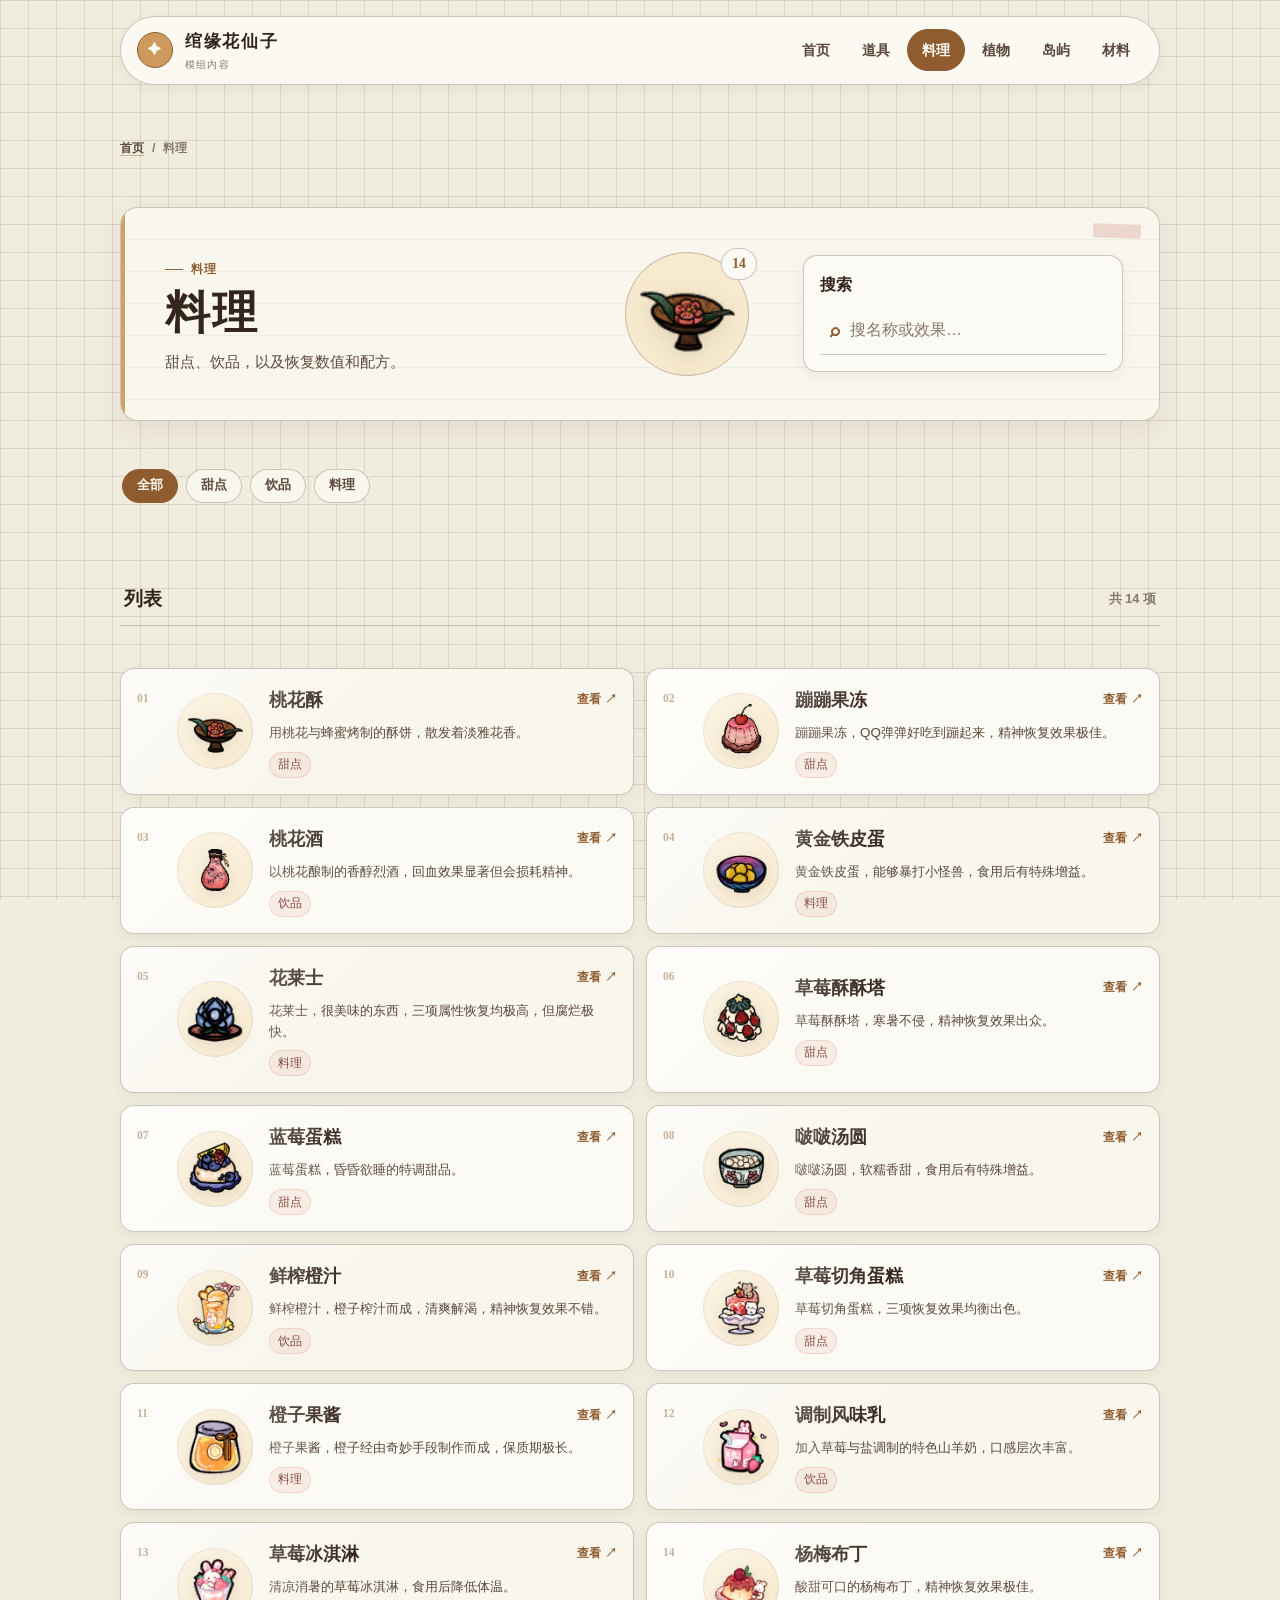
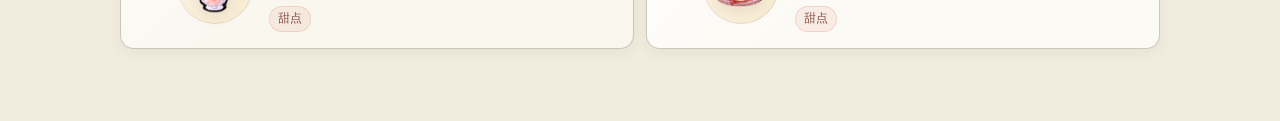
==== commit 4b28b8d3: "feat: 晨间手账视觉改版与玩家向文案润色 首页与列表/详情统一为清新简约手账风格，收敛氛围动效； 界面文案改为玩家可读语气，去掉文档化表述。" ====
--- a/food/index.html
+++ b/food/index.html
@@ -4,7 +4,7 @@
   <meta charset="UTF-8">
   <meta name="viewport" content="width=device-width, initial-scale=1.0">
   <meta name="wiki-depth" content="1">
-  <title>料理 — 花仙子图鉴</title>
+  <title>料理 — 绾缘花仙子</title>
   <link rel="stylesheet" href="../assets/css/style.css">
 </head>
 <body class="page-list page-food">
--- a/assets/css/style.css
+++ b/assets/css/style.css
@@ -1,41 +1,41 @@
 @import url("./archive.css");
 /* ============================================================
    花仙子 Wiki 静态站视觉系统
-   轻量静态视觉与氛围动效
+   清新简约手账基调 + 轻量氛围
    ============================================================ */
 
 :root {
-  --paper: #fff8ec;
-  --paper-warm: #fff1dc;
-  --paper-soft: rgba(255, 250, 240, 0.84);
-  --ink: #3b2923;
-  --ink-soft: #6e5548;
-  --ink-muted: #927566;
-  --line: rgba(102, 73, 55, 0.16);
-  --line-strong: rgba(102, 73, 55, 0.28);
-  --peach: #ff9f8c;
-  --peach-strong: #ee6d5d;
-  --rose: #ffb8c8;
-  --honey: #f1bd62;
-  --leaf: #84b982;
-  --leaf-deep: #4f8b63;
-  --sky: #8ebed8;
-  --violet: #b9a1df;
-  --moon-night: #3c315f;
-  --moon-night-deep: #211a36;
-  --moon-haze: rgba(121, 105, 171, 0.2);
-  --moon-glow: rgba(255, 239, 188, 0.5);
-  --petal-shadow: rgba(92, 45, 74, 0.14);
-  --meteor-shadow: rgba(43, 30, 72, 0.16);
-  --shadow-lg: 0 34px 96px rgba(61, 39, 62, 0.23);
-  --shadow-md: 0 22px 58px rgba(72, 48, 58, 0.17);
-  --shadow-sm: 0 14px 32px rgba(72, 48, 58, 0.13);
-  --radius-xl: 34px;
-  --radius-lg: 24px;
-  --radius-md: 18px;
-  --radius-sm: 12px;
-  --max-width: 1180px;
-  --transition: 0.24s ease;
+  --paper: oklch(97.2% 0.012 90);
+  --paper-warm: oklch(94.5% 0.02 95);
+  --paper-soft: oklch(98.5% 0.008 92);
+  --ink: oklch(28% 0.028 50);
+  --ink-soft: oklch(42% 0.03 52);
+  --ink-muted: oklch(58% 0.025 55);
+  --line: oklch(40% 0.03 50 / 0.14);
+  --line-strong: oklch(40% 0.03 50 / 0.28);
+  --peach: oklch(72% 0.1 35);
+  --peach-strong: oklch(55% 0.11 32);
+  --rose: oklch(82% 0.06 20);
+  --honey: oklch(90% 0.05 90);
+  --leaf: oklch(58% 0.075 145);
+  --leaf-deep: oklch(42% 0.065 145);
+  --sky: oklch(72% 0.05 220);
+  --violet: oklch(68% 0.07 300);
+  --moon-night: oklch(32% 0.04 280);
+  --moon-night-deep: oklch(24% 0.03 280);
+  --moon-haze: oklch(50% 0.04 280 / 0.12);
+  --moon-glow: oklch(92% 0.04 90 / 0.4);
+  --petal-shadow: oklch(40% 0.04 30 / 0.1);
+  --meteor-shadow: oklch(30% 0.03 280 / 0.1);
+  --shadow-lg: 0 18px 48px oklch(30% 0.03 50 / 0.1);
+  --shadow-md: 0 10px 28px oklch(30% 0.03 50 / 0.08);
+  --shadow-sm: 0 4px 14px oklch(30% 0.03 50 / 0.06);
+  --radius-xl: 20px;
+  --radius-lg: 16px;
+  --radius-md: 12px;
+  --radius-sm: 8px;
+  --max-width: 1080px;
+  --transition: 0.22s ease;
 }
 
 *,
@@ -54,73 +54,26 @@
   min-height: 100vh;
   position: relative;
   overflow-x: hidden;
-  background: radial-gradient(
-      ellipse at 50% -18%,
-      rgba(60, 49, 95, 0.5),
-      rgba(60, 49, 95, 0.16) 34%,
-      transparent 60%
-    ),
-    radial-gradient(
-      circle at 12% 6%,
-      rgba(255, 184, 200, 0.44),
-      transparent 28%
-    ),
-    radial-gradient(
-      circle at 88% 10%,
-      rgba(255, 239, 188, 0.34),
-      transparent 30%
-    ),
-    radial-gradient(
-      circle at 58% 34%,
-      rgba(132, 185, 130, 0.2),
-      transparent 30%
-    ),
-    linear-gradient(135deg, rgba(255, 255, 255, 0.28) 25%, transparent 25%) 0 0 /
-      34px 34px,
-    linear-gradient(180deg, #f5eafa 0%, #fff4e7 35%, #ffe9d6 68%, #f6efe2 100%);
+  background:
+    linear-gradient(var(--line) 1px, transparent 1px),
+    linear-gradient(90deg, var(--line) 1px, transparent 1px),
+    var(--paper-warm);
+  background-size: 28px 28px, 28px 28px, auto;
   color: var(--ink-soft);
-  font-family: "LXGW WenKai Screen", "HYWenHei", "Microsoft JhengHei",
-    "Noto Serif SC", "Songti SC", serif;
+  font-family: "Microsoft YaHei", "Noto Sans SC", "PingFang SC", sans-serif;
   line-height: 1.68;
 }
 
+/* 默认不画光斑；page-home / page-list 再铺手账纸纹 */
 body::before,
 body::after {
   content: "";
   position: fixed;
   pointer-events: none;
   z-index: -2;
-  border-radius: 999px;
-  filter: blur(16px);
-}
-
-body::before {
-  width: 560px;
-  height: 560px;
-  left: -210px;
-  top: 120px;
-  background: repeating-conic-gradient(
-      from 18deg,
-      rgba(255, 159, 140, 0.14) 0 9deg,
-      transparent 9deg 18deg
-    ),
-    radial-gradient(circle, rgba(255, 250, 239, 0.88), transparent 64%);
-  opacity: 0.9;
-}
-
-body::after {
-  width: 480px;
-  height: 480px;
-  right: -132px;
-  bottom: 64px;
-  background: radial-gradient(circle at 42% 36%, var(--moon-glow), transparent 31%),
-    repeating-conic-gradient(
-      from -24deg,
-      rgba(132, 185, 130, 0.13) 0 10deg,
-      transparent 10deg 20deg
-    ),
-    radial-gradient(circle, rgba(248, 242, 255, 0.78), transparent 62%);
-  opacity: 0.84;
+  width: 0;
+  height: 0;
+  opacity: 0;
 }
 
 a {
@@ -139,7 +92,7 @@
 }
 
 ::selection {
-  background: rgba(238, 109, 93, 0.22);
+  background: oklch(58% 0.075 145 / 0.22);
   color: var(--ink);
 }
 
@@ -657,24 +610,19 @@
 
 .nav-inner {
   width: min(var(--max-width), 100%);
-  min-height: 76px;
+  min-height: 60px;
   margin: 0 auto;
-  padding: 14px 18px;
+  padding: 10px 14px 10px 16px;
   display: flex;
   align-items: center;
   justify-content: space-between;
-  gap: 18px;
-  border: 1px solid rgba(255, 255, 255, 0.74);
-  border-radius: 28px;
-  background: linear-gradient(
-    135deg,
-    rgba(255, 252, 246, 0.8),
-    rgba(248, 241, 255, 0.68)
-  );
-  box-shadow: 0 18px 48px rgba(61, 39, 62, 0.14),
-    inset 0 1px 0 rgba(255, 255, 255, 0.62);
-  backdrop-filter: blur(22px);
-  -webkit-backdrop-filter: blur(22px);
+  gap: 14px;
+  border: 1px solid var(--line-strong);
+  border-radius: 999px;
+  background: oklch(98.5% 0.008 92 / 0.92);
+  box-shadow: var(--shadow-sm);
+  backdrop-filter: none;
+  -webkit-backdrop-filter: none;
 }
 
 .nav-brand {
@@ -685,20 +633,16 @@
 }
 
 .nav-brand-mark {
-  width: 46px;
-  height: 46px;
+  width: 36px;
+  height: 36px;
   display: grid;
   place-items: center;
-  border-radius: 17px;
-  color: #fffaf0;
-  background: radial-gradient(
-      circle at 35% 30%,
-      rgba(255, 255, 255, 0.7),
-      transparent 28%
-    ),
-    linear-gradient(135deg, var(--peach), var(--leaf));
-  box-shadow: inset 0 1px 0 rgba(255, 255, 255, 0.45),
-    0 12px 22px rgba(238, 109, 93, 0.18);
+  border: 1px solid var(--leaf-deep);
+  border-radius: 50%;
+  color: var(--paper-soft);
+  background: var(--leaf);
+  box-shadow: none;
+  font-size: 0.85rem;
 }
 
 .nav-brand-copy {
@@ -709,10 +653,10 @@
 
 .nav-brand-title {
   color: var(--ink);
-  font-family: "ZCOOL XiaoWei", "STKaiti", "KaiTi", serif;
-  font-size: 1.12rem;
-  font-weight: 800;
-  letter-spacing: 0.05em;
+  font-family: "STKaiti", "KaiTi", serif;
+  font-size: 1.08rem;
+  font-weight: 700;
+  letter-spacing: 0.1em;
 }
 
 .nav-brand-subtitle {
@@ -743,17 +687,17 @@
 .nav-links a:hover,
 .nav-links a:focus-visible {
   color: var(--ink);
-  background: rgba(255, 255, 255, 0.64);
+  background: var(--honey);
   border-color: var(--line);
-  transform: translateY(-1px);
+  transform: none;
   outline: none;
 }
 
 .nav-links a.active {
-  color: #fffaf0;
-  background: linear-gradient(135deg, var(--peach-strong), var(--honey));
-  border-color: rgba(255, 255, 255, 0.5);
-  box-shadow: 0 10px 24px rgba(238, 109, 93, 0.18);
+  color: var(--paper-soft);
+  background: var(--leaf-deep);
+  border-color: var(--leaf-deep);
+  box-shadow: none;
 }
 
 .home-shell {
